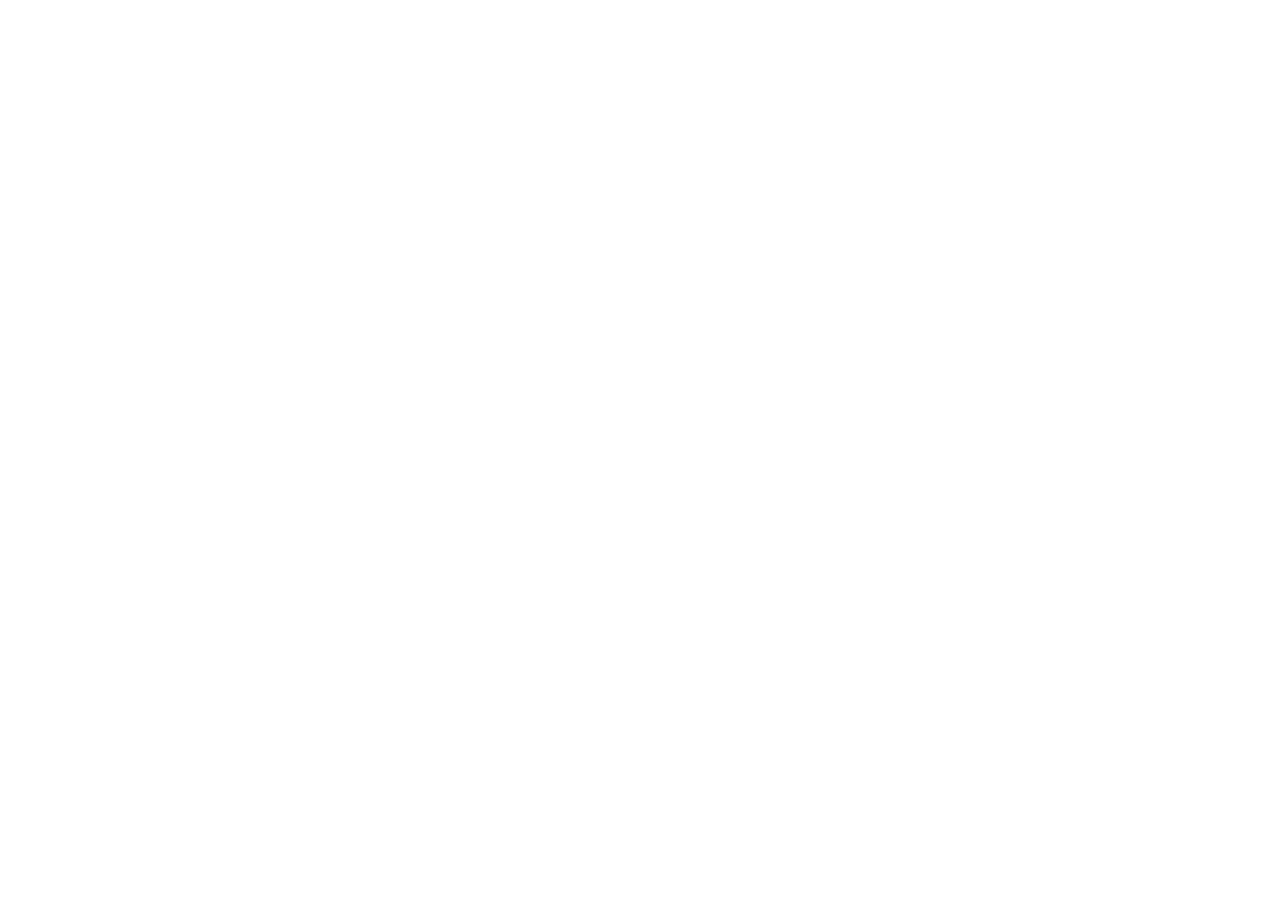
==== index.html @ 60923cfe "Add files via upload" ====
<!DOCTYPE html>
<html lang="en">
    <head>
        <meta charset="utf-8">
        <title>Café</title>
        <link rel="stylesheet" href="style.css">
    </head>

    <body>
        <header>

        </header>

        <nav>

        </nav>

        <main>
            
        </main>
    </body>
</html>
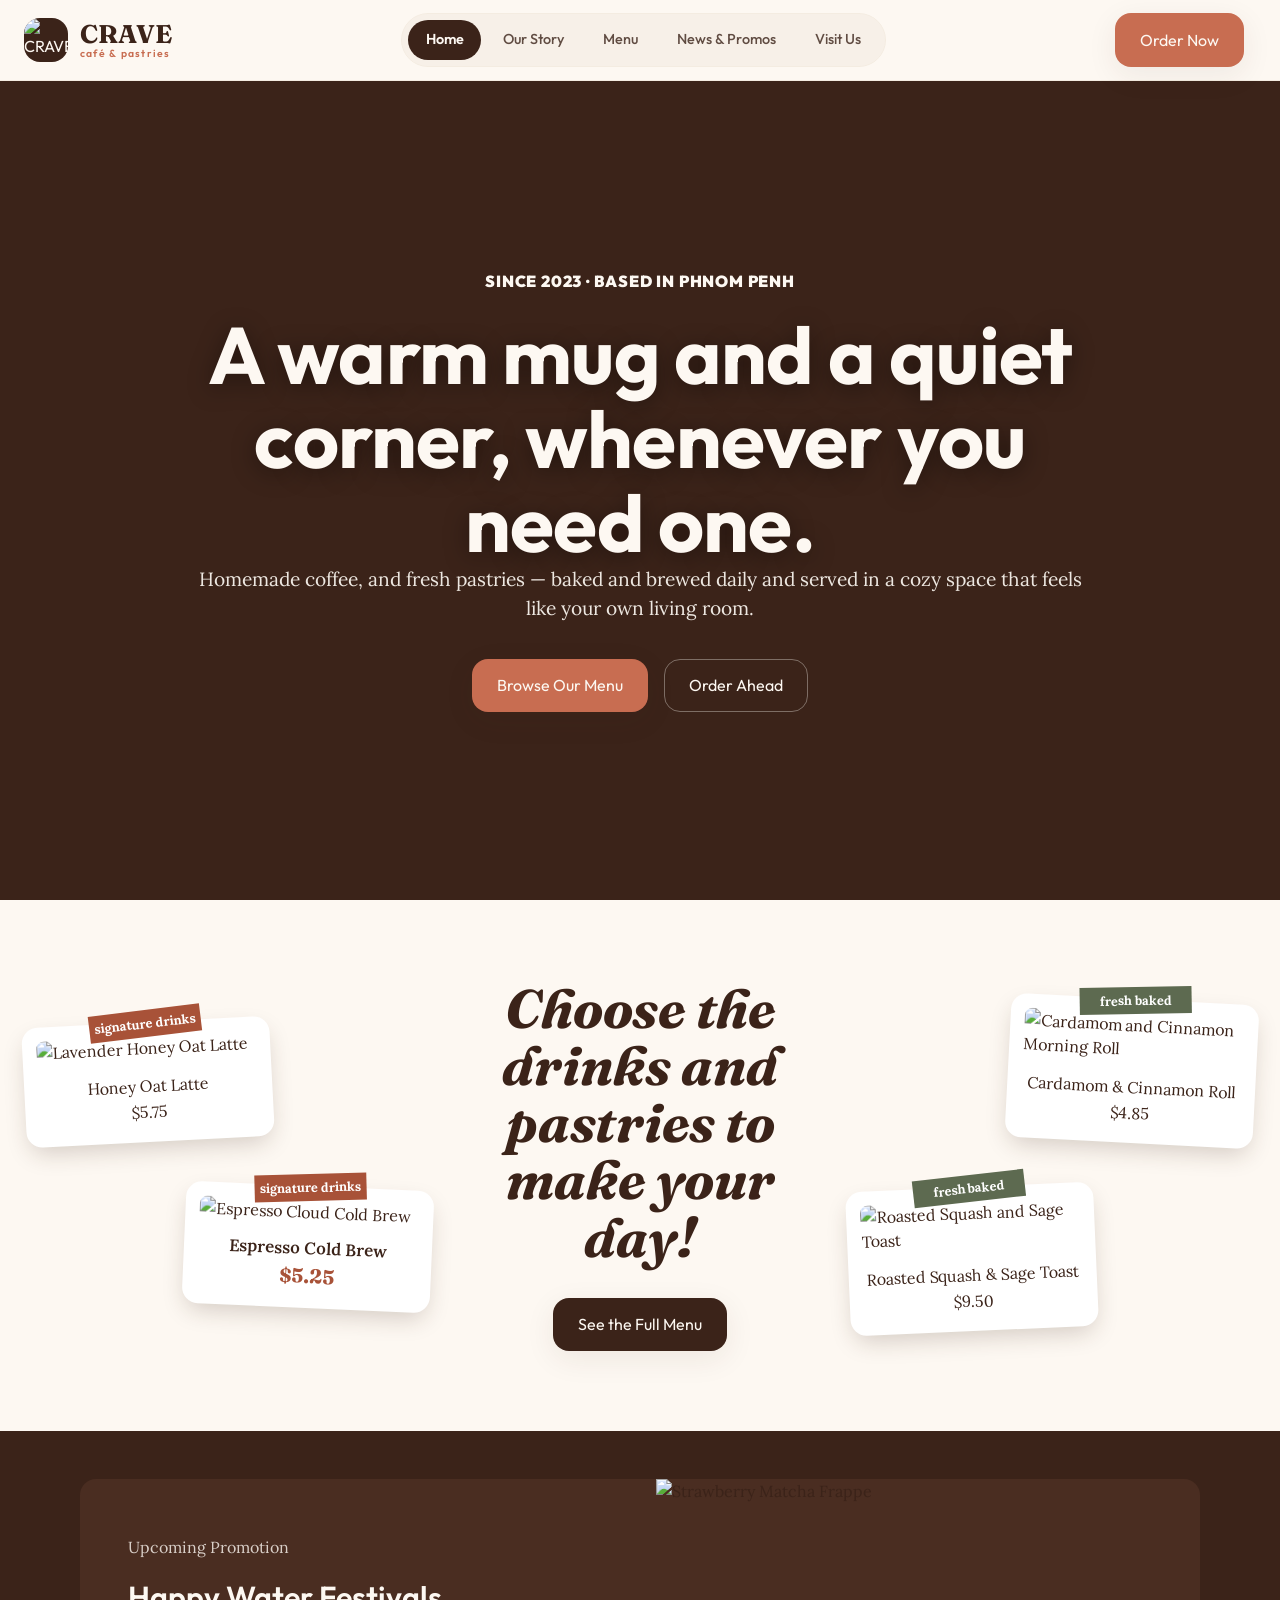
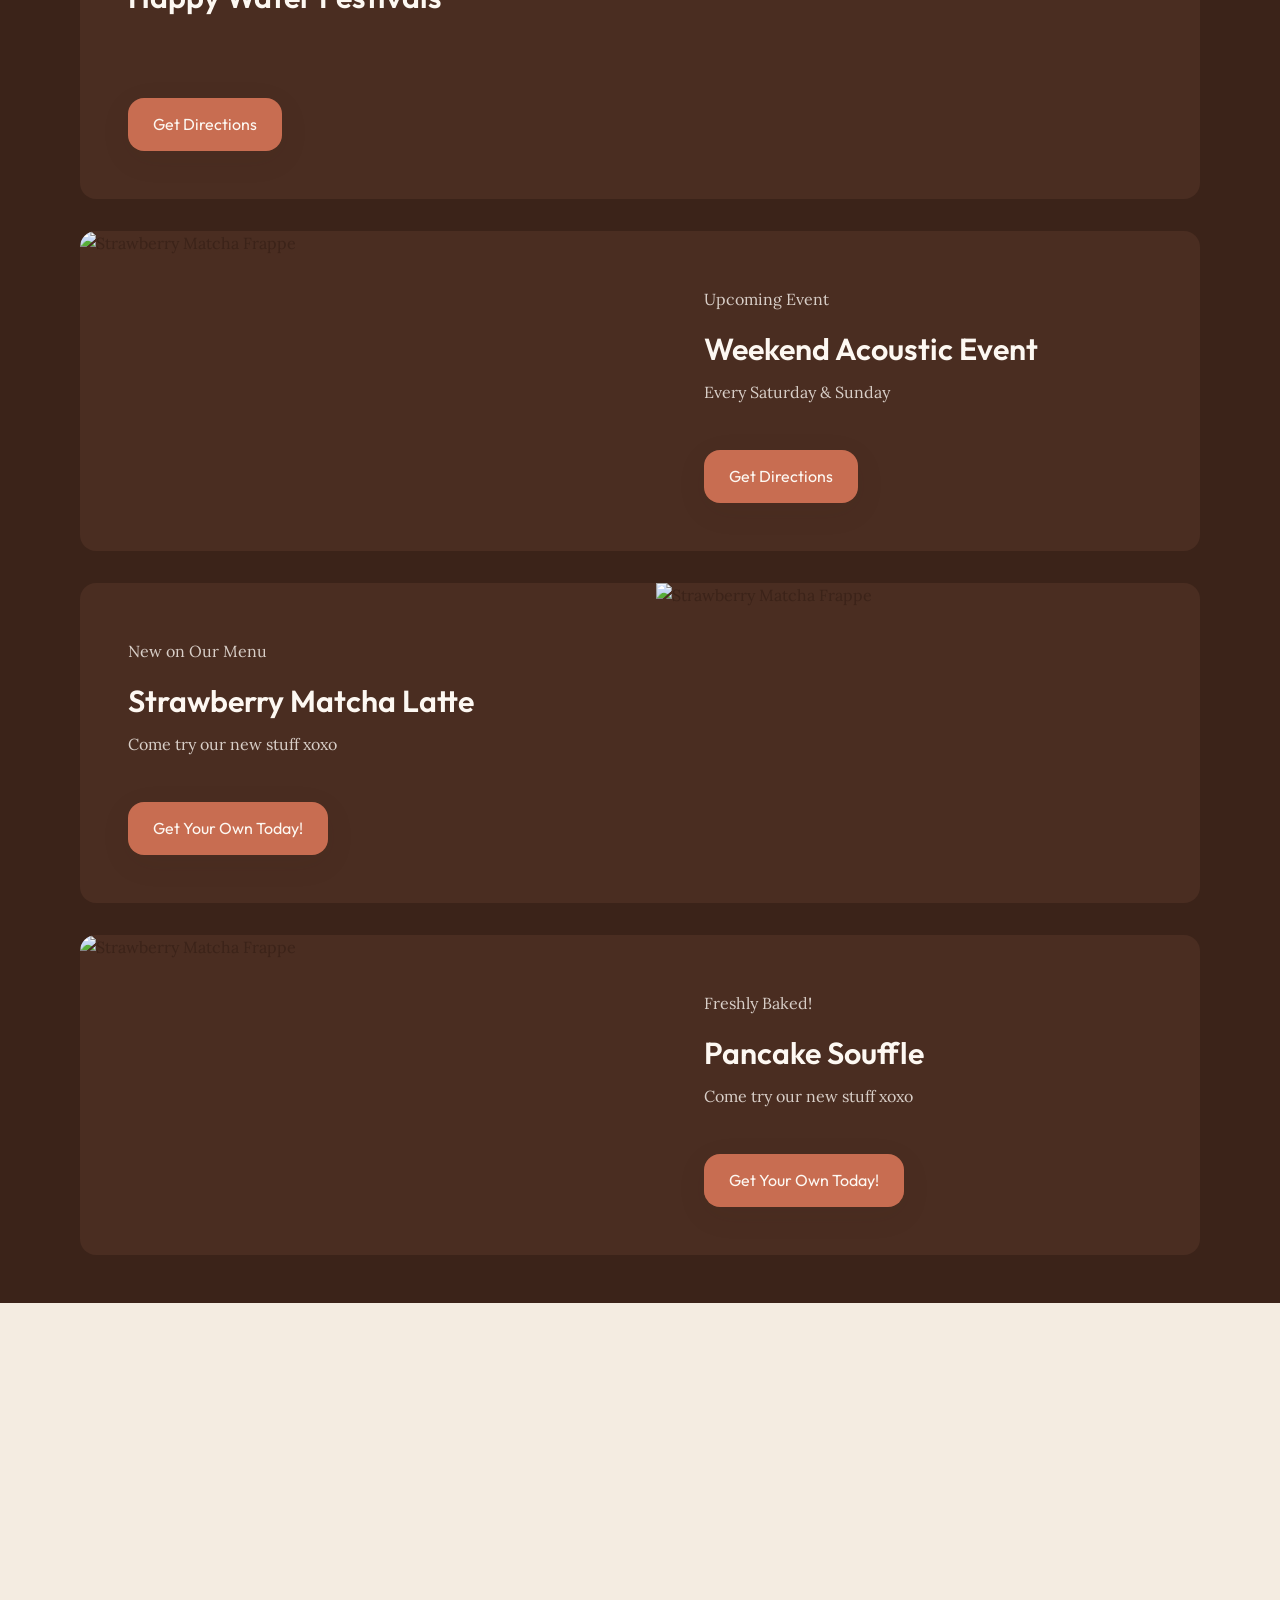
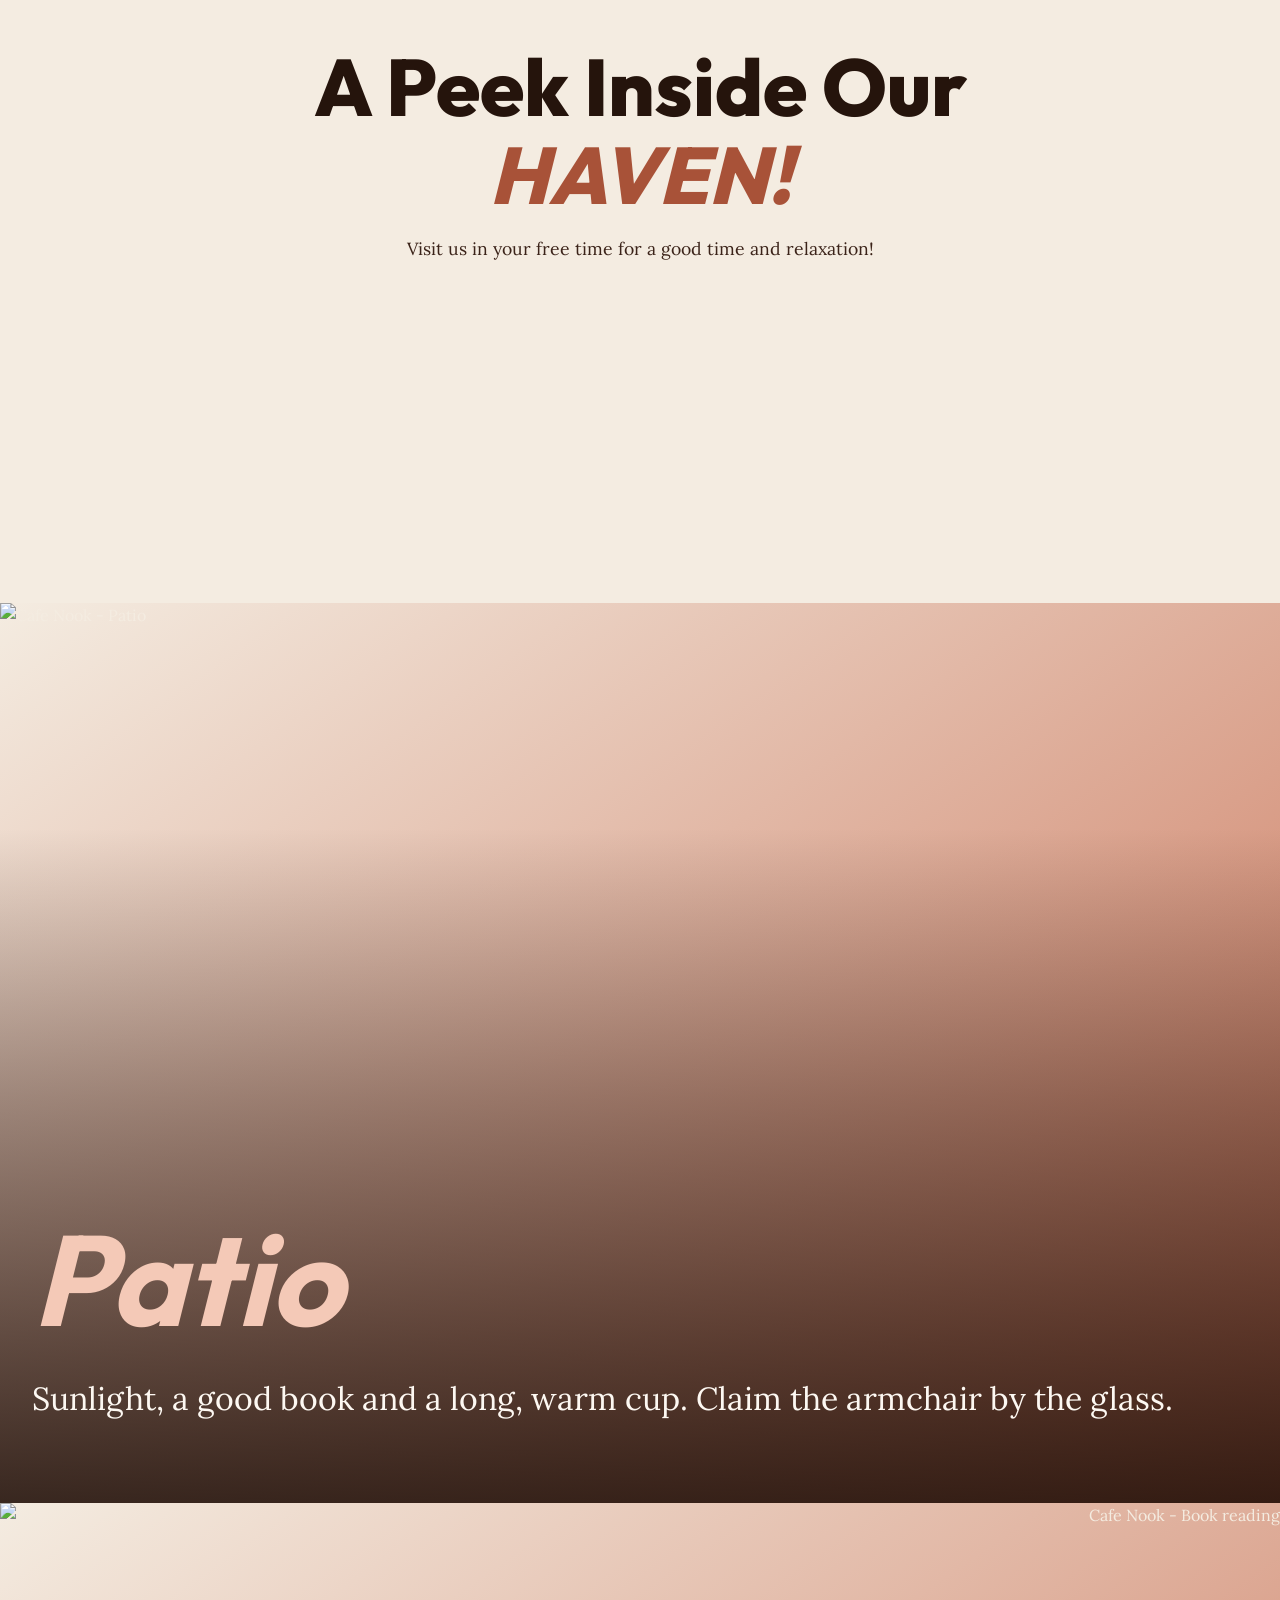
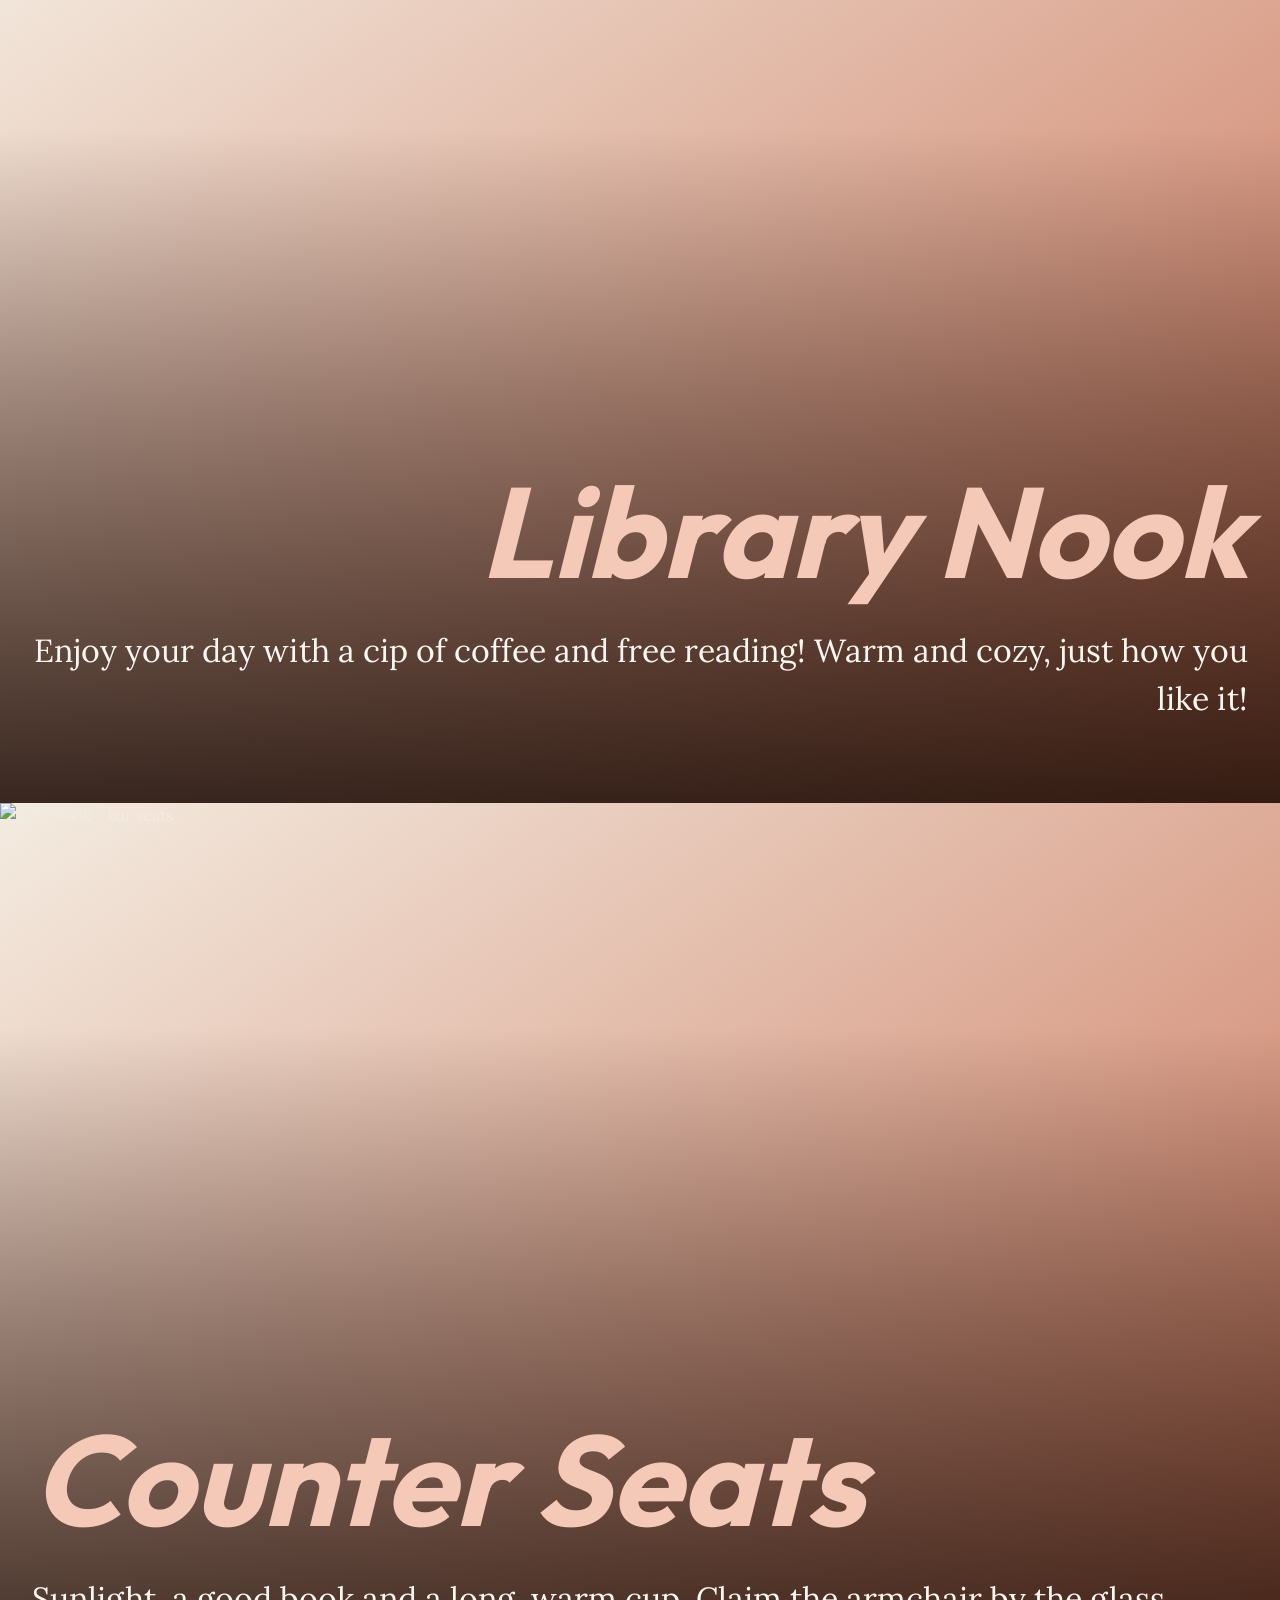
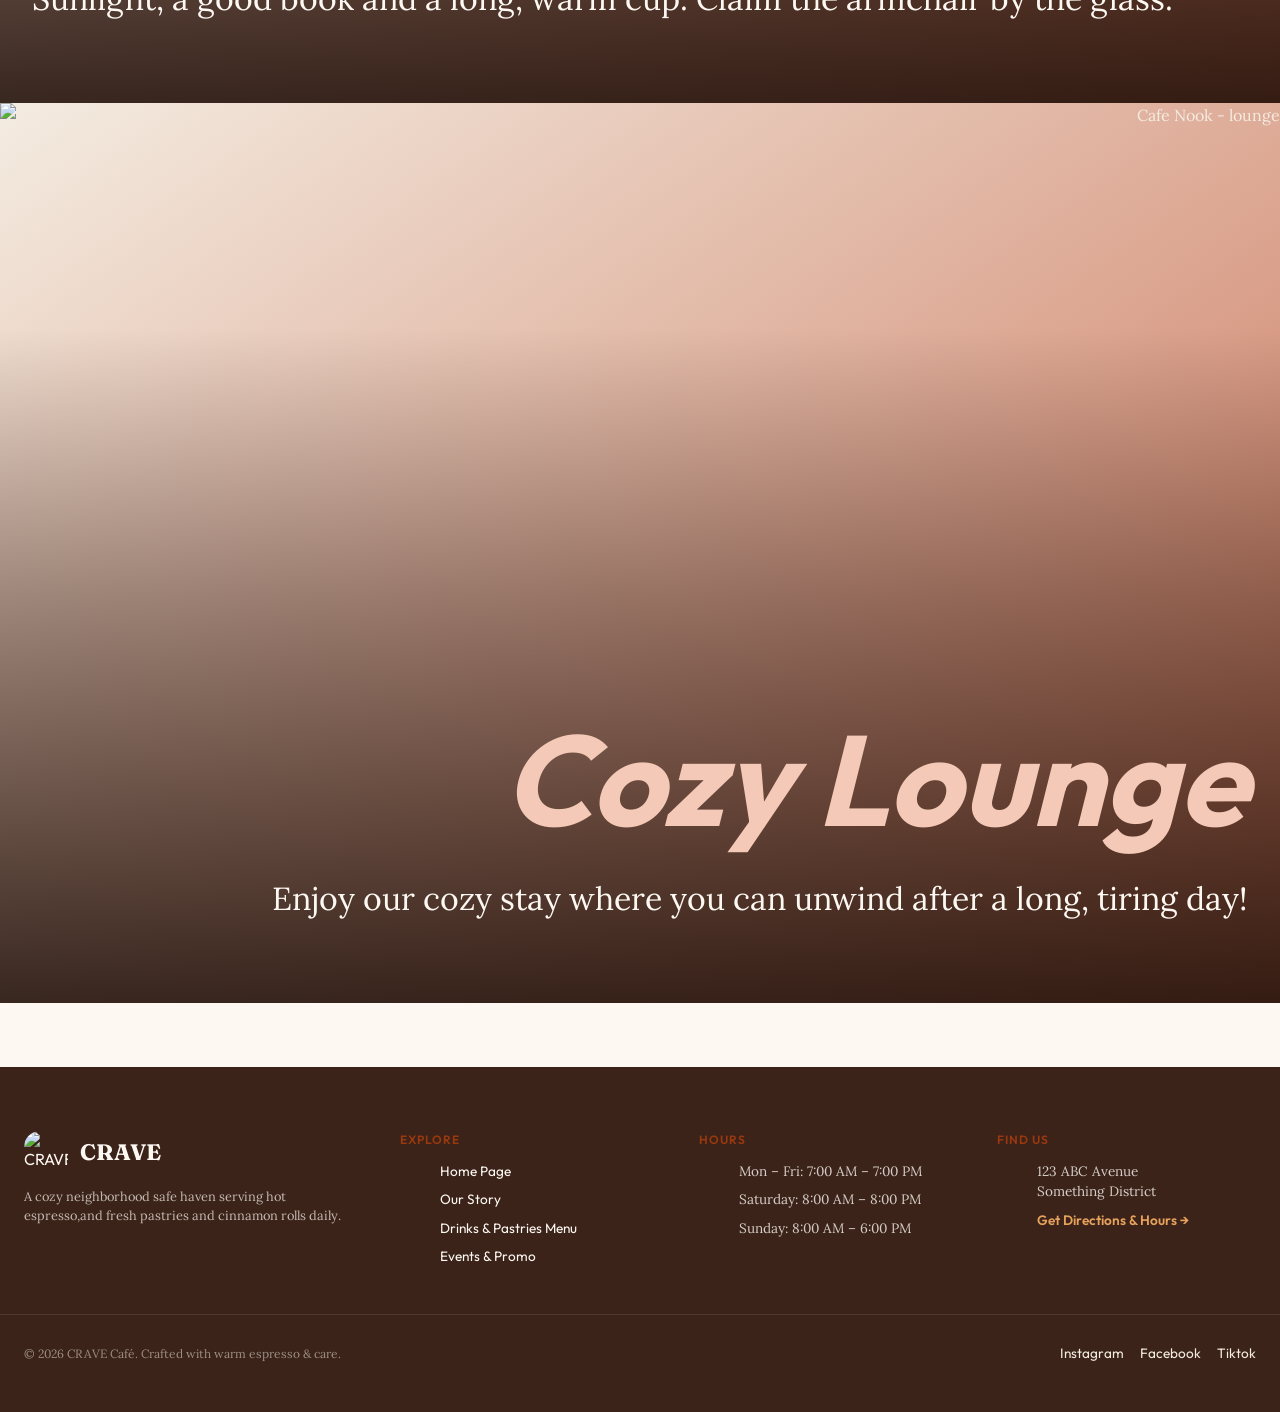
==== commit d5f20750: "Add files via upload" ====
--- a/index.html
+++ b/index.html
@@ -2,21 +2,277 @@
 <html lang="en">
     <head>
         <meta charset="utf-8">
-        <title>Café</title>
+        <meta name="viewport" content="width=device-width, initial-scale=1.0">
+        <title>CRAVE | Café and Pastries</title>
+        <link rel="preconnect" href="https://fonts.googleapis.com">
+        <link rel="preconnect" href="https://fonts.gstatic.com" crossorigin>
+        <link href="https://fonts.googleapis.com/css2?family=Fraunces:ital,wght@0,600;0,700;0,900;1,600&family=Lora:ital,wght@0,400;0,500;0,600;1,400&family=Outfit:wght@300;400;500;600;700&display=swap" rel="stylesheet">
         <link rel="stylesheet" href="style.css">
+        <link rel="icon" type="image/x-icon" href="assets/favicon.ico">
     </head>
 
     <body>
         <header>
-
+            <div class="site-header">
+              <div class="wrap header-inner">
+                <a href="index.html" class="logo">
+                  <span class="logo-mark">
+                      <img src="assets/cafe_logo.png" alt="CRAVE Logo">
+                  </span>
+                  <span class="logo-text">
+                      <span class="logo-name">CRAVE</span>
+                      <span class="logo-subtitle">Café &amp; Pastries</span>
+                  </span>
+                </a>
+
+                <nav class="nav-desktop" aria-label="Primary">
+                    <a href="index.html" class="active">Home</a>
+                    <a href="about.html">Our Story</a>
+                    <a href="menu.html">Menu</a>
+                    <a href="news.html">News &amp; Promos</a>
+                    <a href="contact.html">Visit Us</a>
+                </nav>
+
+                <div class="header-actions">
+                    <a href="order.html" class="btn btn-filled order-btn-desktop">Order Now</a>
+                    <label for="nav-toggle" class="hamburger" aria-label="Toggle menu">
+                    </label>
+                </div>
+              </div>
+            </div>   
+                
         </header>
 
-        <nav>
-
-        </nav>
-
         <main>
-            
+             <!--hero section-->
+            <section class="hero">
+                <div class="hero-content">
+                    <span class="above-hero">Since 2023 · Based in Phnom Penh</span>
+                    <h1 class="hero-title">A warm mug and a quiet corner, whenever you need one.</h1>
+                    <p class="hero-subtitle">Homemade coffee, and fresh pastries — baked and brewed daily and served in a cozy space that feels like your own living room.</p>
+                    <div class="hero-actions">
+                        <a href="menu.html" class="btn btn-filled">Browse Our Menu</a>
+                        <a href="order.html" class="btn btn-transparent">Order Ahead</a>
+                    </div>
+                </div>
+            </section>
+
+            <!--menu display section-->
+            <section class="menu-tiles">
+              <div class="wrap menu-board">
+          
+                <div class="wall-side wall-left">
+                  <figure class="wall-pol wall-pol-1">
+                    <span class="wall-tape tape-signature">signature drinks</span>
+                    <img src="https://images.unsplash.com/photo-1534778101976-62847782c213?auto=format&fit=crop&w=600&q=80" alt="Lavender Honey Oat Latte">
+                    <figcaption>
+                      <span class="wall-name">Honey Oat Latte</span>
+                      <span class="wall-price">$5.75</span>
+                    </figcaption>
+                  </figure>
+                  <figure class="wall-pol wall-pol-2">
+                    <span class="wall-tape tape-signature">signature drinks</span>
+                    <img src="https://images.unsplash.com/photo-1517701604599-bb29b565090c?auto=format&fit=crop&w=600&q=80" alt="Espresso Cloud Cold Brew">
+                    <figcaption>
+                      <span class="menu-tiles-name">Espresso Cold Brew</span>
+                      <span class="menu-tiles-price">$5.25</span>
+                    </figcaption>
+                  </figure>
+                </div>
+          
+                <div class="tile-center">
+                  <h2 class="wall-title">Choose the drinks and pastries to make your day!</h2>
+                  <a href="menu.html" class="btn btn-primary">See the Full Menu</a>
+                </div>
+          
+                <div class="wall-side wall-right">
+                  <figure class="wall-pol wall-pol-3">
+                    <span class="wall-tape tape-baked">fresh baked</span>
+                    <img src="https://images.unsplash.com/photo-1509440159596-0249088772ff?auto=format&fit=crop&w=600&q=80" alt="Cardamom and Cinnamon Morning Roll">
+                    <figcaption>
+                      <span class="wall-name">Cardamom &amp; Cinnamon Roll</span>
+                      <span class="wall-price">$4.85</span>
+                    </figcaption>
+                  </figure>
+                  <figure class="wall-pol wall-pol-4">
+                    <span class="wall-tape tape-baked">fresh baked</span>
+                    <img src="https://images.unsplash.com/photo-1525351484163-7529414344d8?auto=format&fit=crop&w=600&q=80" alt="Roasted Squash and Sage Toast">
+                    <figcaption>
+                      <span class="wall-name">Roasted Squash &amp; Sage Toast</span>
+                      <span class="wall-price">$9.50</span>
+                    </figcaption>
+                  </figure>
+                </div>
+          
+              </div>
+            </section>
+
+            <!--events section-->
+            <section>
+              <div class="events">
+                <div class="event-items">
+                  <div class="event-cards">
+                    <article class="event-text">
+                      <p>Upcoming Promotion</p>
+                      <h2>Happy Water Festivals</h2>
+                      <p></p>
+                      <div class="event-actions">
+                        <a href="contact.html" class="btn btn-filled">Get Directions</a>
+                      </div>
+                    </article>
+                    <div class="event-photo">
+                      <img src="assets/cafe-counter.jpg" alt="Strawberry Matcha Frappe">
+                      </div>
+                  </div>
+
+                  <div class="event-cards">
+                    <article class="event-text">
+                      <p>Upcoming Event</p>
+                      <h2>Weekend Acoustic Event</h2>
+                      <p>Every Saturday &amp; Sunday</p>
+                      <div class="event-actions">
+                        <a href="contact.html" class="btn btn-filled">Get Directions</a>
+                      </div>
+                    </article>
+                    <div class="event-photo">
+                      <img src="assets/cafe-music.jpg" alt="Strawberry Matcha Frappe">
+                    </div>
+                  </div>
+                    
+                  <div class="event-cards">
+                    <article class="event-text">
+                      <p>New on Our Menu</p>
+                      <h2>Strawberry Matcha Latte</h2>
+                      <p>Come try our new stuff xoxo</p>
+                      <div class="event-actions">
+                        <a href="contact.html" class="btn btn-filled">Get Your Own Today!</a>
+                      </div>
+                    </article>
+                    <div class="event-photo">
+                      <img src="assets/strawberry-matcha-latte.jpg" alt="Strawberry Matcha Frappe">
+                    </div>
+                  </div>
+
+                  <div class="event-cards">
+                    <article class="event-text">
+                      <p class="event-card-title">Freshly Baked!</p>
+                      <h2>Pancake Souffle</h2>
+                      <p>Come try our new stuff xoxo</p>
+                      <div class="event-actions">
+                        <a href="contact.html" class="btn btn-filled">Get Your Own Today!</a>
+                      </div>
+                    </article>
+                    <div class="event-photo">
+                      <img src="assets/souffle.jpg" alt="Strawberry Matcha Frappe">
+                    </div>
+                  </div>
+
+                </div>
+              </div>
+            </section>
+
+            <!-- cafe interior peek section -->
+            <section>
+              <div class="intro-to-nooks">
+                <h1>A peek inside our <em>haven!</em></h1>
+                <p>Visit us in your free time for a good time and relaxation!</p>
+              </div>
+
+              <div class="interior intPic">
+                <div class="image-interior">
+                  <img src="assets/patio-cafe.jpg" alt="Cafe Nook - Patio">
+                </div>
+                <div class="interior-text reveal">
+                  <h2>Patio</h2>
+                  <p>Sunlight, a good book and a long, warm cup. Claim the armchair by the glass.</p>
+                </div>
+              </div>
+
+              <div class="interior intPic right-side">
+                <div class="image-interior">
+                  <img src="assets/book-reading.jpg" alt="Cafe Nook - Book reading">
+                </div>
+                <div class="interior-text reveal">
+                  <h2>Library Nook</h2>
+                  <p>Enjoy your day with a cip of coffee and free reading! Warm and cozy, just how you like it!</p>
+                </div>
+              </div>
+              
+              <div class="interior intPic">
+                <div class="image-interior">
+                  <img src="assets/bar-seating.jpg" alt="Cafe Nook - bar seats">
+                </div>
+                <div class="interior-text reveal">
+                  <h2>Counter Seats</h2>
+                  <p>Sunlight, a good book and a long, warm cup. Claim the armchair by the glass.</p>
+                </div>
+              </div>
+              
+              <div class="interior intPic right-side">
+                <div class="image-interior">
+                  <img src="assets/lounge.jpg" alt="Cafe Nook - lounge">
+                </div>
+                <div class="interior-text reveal">
+                  <h2>Cozy Lounge</h2>
+                  <p>Enjoy our cozy stay where you can unwind after a long, tiring day!</p>
+                </div>
+              </div>
+
+            </section>
         </main>
+        
+        
+        <!--footer sections-->
+        <footer class="site-footer"> 
+            <div class="wrap footer-grid">
+              <div class="footer-brand">
+                <div class="logo">
+                    <a href="index.html" class="logo">
+                        <span class="logo-mark">
+                            <img src="assets/cafe_logo.png" alt="CRAVE Logo">
+                        </span>
+                        <span class="logo-text-footer">
+                            <span class="logo-name-footer">CRAVE</span>
+                        </span>
+                    </a>
+                </div>
+                <p>A cozy neighborhood safe haven serving hot espresso,and fresh pastries and cinnamon rolls daily.</p>
+              </div>
+              <div>
+                <h4>Explore</h4>
+                <ul>
+                  <li><a href="index.html">Home Page</a></li>
+                  <li><a href="about.html">Our Story</a></li>
+                  <li><a href="menu.html">Drinks &amp; Pastries Menu</a></li>
+                  <li><a href="news.html">Events &amp; Promo</a></li>
+                </ul>
+              </div>
+              <div>
+                <h4>Hours</h4>
+                <ul>
+                  <li>Mon – Fri: 7:00 AM – 7:00 PM</li>
+                  <li>Saturday: 8:00 AM – 8:00 PM</li>
+                  <li>Sunday: 8:00 AM – 6:00 PM</li>
+                </ul>
+              </div>
+              <div>
+                <h4>Find Us</h4>
+                <ul>
+                  <li> 123 ABC Avenue<br>Something District</li>
+                  <li><a href="contact.html" class="footer-link-accent">Get Directions &amp; Hours →</a></li>
+                </ul>
+              </div>
+            </div>
+            <div class="wrap footer-bottom">
+              <p>© 2026 CRAVE Café. Crafted with warm espresso &amp; care.</p>
+              <div class="social-media">
+                <a href="">Instagram</a>
+                <a href="">Facebook</a>
+                <a href="">Tiktok</a>
+              </div>
+            </div>
+          </footer>
+
+    <script src="script.js"></script>  
     </body>
 </html>
--- a/style.css
+++ b/style.css
@@ -0,0 +1,593 @@
+@import url("typography.css");
+
+* {
+    box-sizing: border-box;
+    margin: 0;
+}
+
+body {
+    margin: 0;
+    background-color: #FDF8F2;
+    background-size: 24px 24px;
+}
+
+ul li {
+    margin: 0;
+    padding: 0;
+    list-style-type: none;
+    text-decoration: none;
+}
+
+.wrap {
+    max-width: 1280px;
+    margin: 0 auto;
+    padding: 0 1.5rem;
+}
+
+/* header section */
+.site-header {
+    position: sticky;
+    top: 0;
+    z-index: 100;
+    background: rgba(253,248,242,.92);
+    backdrop-filter: blur(10px);
+    border-bottom: 1px solid #F4ECE1;
+}
+
+.header-inner {
+    height: 5rem;
+    display: flex;
+    align-items: center;
+    justify-content: space-between;
+    gap: 1rem;
+  }
+  
+/*logo*/
+  .logo {
+    display: flex;
+    align-items: center;
+    gap: .75rem;
+}
+  
+.logo-mark {
+    width: 2.75rem;
+    height: 2.75rem;
+    flex: none;
+    border-radius: 1rem;
+    background: #3B2319;
+    display: flex;
+    align-items: center;
+    justify-content: center;
+    overflow: hidden;
+}
+  
+.logo-mark img {
+    width: 100%;
+    height: 100%;
+    object-fit: cover; 
+    display: block;
+}
+
+.logo-name {
+    display: block;
+}
+  
+.logo-subtitle {
+    display: block;
+}
+
+/*nav*/
+.nav-desktop {
+    display: flex;
+    gap: .25rem;
+    background: rgba(244,236,225,.6);
+    padding: .4rem;
+    border-radius: 999px;
+    border: 1px solid #F4ECE1;
+    list-style-type: none;
+}
+  
+.nav-desktop a {
+    padding: .55rem 1.1rem;
+    border-radius: 999px;
+    text-decoration: none;
+}
+  
+  .nav-desktop a:hover {
+    background: #FDF8F2;
+    text-decoration: none;
+}
+  
+  .nav-desktop a.active {
+    background: #3B2319;
+    text-decoration: none;
+}
+
+.header-actions {
+    display: flex;
+    align-items: center;
+    gap: .75rem;
+  }
+  
+
+/* buttons */
+.btn {
+    display: inline-flex;
+    align-items: center;
+    justify-content: center;
+    gap: .5rem;
+    padding: .85rem 1.5rem;
+    border-radius: 1rem;
+    border: 1px solid transparent;
+    cursor: pointer;
+    transition: transform .15s ease, background .15s ease;
+}
+  
+.btn:active {
+    transform: scale(.97);
+}
+  
+.btn-primary {
+    background: #3B2319;
+    box-shadow: 0 8px 30px rgba(59,35,25,.08);
+}
+  
+.btn-primary:hover {
+    background: #5A3A2C;
+  }
+  
+.btn-filled {
+    background: #C86D51;
+    box-shadow: 0 8px 30px rgba(59,35,25,.08);
+  }
+  
+.btn-accent:hover {
+    background: #A85238;
+  }
+  
+.btn-transparent {
+    background: transparent;
+    border-color: rgba(253,248,242,.35);
+  }
+  
+.btn-transparent:hover {
+    border-color: #FDF8F2;
+  }
+  
+.btn-outline {
+    background: #fff;
+    border-color: #F4ECE1;
+  }
+  
+.btn-outline:hover {
+    border-color: #C86D51;
+  }
+  
+.btn-block {
+    width: 100%;
+  }
+
+/*hero section*/
+.hero {
+    min-height: calc(100vh - 5rem - 1px);
+    min-height: calc(100svh - 5rem - 1px);
+    padding: 4rem 1.5rem;
+    display: flex;
+    align-items: center;
+    justify-content: center;
+    background-image: linear-gradient(rgba(59,35,25,.55), rgba(59,35,25,.72)), url('https://images.unsplash.com/photo-1501339847302-ac426a4a7cbb?auto=format&fit=crop&w=2000&q=75');
+    background-size: cover;
+    background-position: center;
+    background-repeat: no-repeat;
+    background-color: #3B2319;
+}
+
+.hero-content {
+    width: 100%;
+    max-width: 56rem;
+    display: flex;
+    flex-direction: column;
+    align-items: center;
+    justify-content: center;
+  }
+  
+  .hero-title {
+    margin-top: 1.25rem;
+  }
+  
+  .hero-lede {
+    max-width: 40ch;
+    margin-top: 1.5rem;
+  }
+  
+  .hero-actions {
+    display: flex;
+    flex-wrap: wrap;
+    justify-content: center;
+    gap: 1rem;
+    margin-top: 2.25rem;
+  }
+  
+/*menu tiles*/
+.menu-tiles {
+    padding: 5rem 0;
+    height: auto;
+}
+  
+.polaroid {
+    background: #fff;
+    padding: .75rem;
+    border-radius: 1rem;
+    box-shadow: 0 10px 25px -5px rgba(59,35,25,.18);
+}
+  
+.polaroid img {
+    height: 14rem;
+    width: 100%;
+    object-fit: cover;
+    border-radius: .5rem;
+}
+  
+.polaroid figcaption {
+    margin-top: .6rem;
+  }
+  
+.polaroid.tilt-1 {
+    transform: rotate(-2deg);
+  }
+  
+.polaroid.tilt-2 {
+    transform: rotate(2deg);
+  }
+  
+.polaroid.tilt-3 {
+    transform: rotate(-1deg);
+  }
+  
+.polaroid.tilt-4 {
+    transform: rotate(1deg);
+  }
+  
+.polaroid:hover {
+    transform: rotate(0deg);
+    transition: transform .25s ease;
+  }
+
+
+.menu-tiles {
+    padding: 5rem 0;
+}
+  
+/* ==========================================
+     1. DESKTOP-FIRST LAYOUT (Default)
+     ================================---------- */
+     .menu-board,
+     .wall-board {
+       display: grid;
+       grid-template-columns: 1fr minmax(0, 22rem) 1fr;
+       gap: 2rem;
+       align-items: center;
+     }
+     
+     .wall-center,
+     .tile-center {
+       order: 0;
+       display: flex;
+       flex-direction: column;
+       align-items: center;
+       gap: 2rem;
+       text-align: center;
+     }
+     
+     .wall-side {
+       display: flex;
+       flex-direction: column;
+       gap: 2.75rem;
+     }
+     
+     .wall-pol {
+       position: relative;
+       margin: 0;
+       padding: .9rem .9rem 1.1rem;
+       background-color: #FFFFFF;
+       border-radius: 1rem;
+       box-shadow: 0 10px 25px -5px rgba(59,35,25,.22);
+       width: 15.5rem;
+     }
+     
+     .wall-pol img {
+       width: 100%;
+       height: 11rem;
+       object-fit: cover;
+       border-radius: .5rem;
+     }
+     
+     .wall-pol figcaption {
+       display: flex;
+       flex-direction: column;
+       align-items: center;
+       gap: .15rem;
+       margin-top: .85rem;
+     }
+     
+     /* The little "tape" labels */
+     .wall-tape {
+       position: absolute;
+       top: -.75rem;
+       left: 50%;
+       width: 7rem;
+       margin-left: -3.5rem;
+       padding: .25rem 0;
+       transform: rotate(-4deg);
+     }
+     
+     .tape-signature {
+       background-color: #A85238;
+     }
+     
+     .tape-baked {
+       background-color: #5D6A50;
+     }
+     
+     /* Polaroid tilts */
+     .wall-pol-1 { transform: rotate(-3deg); }
+     .wall-pol-2 { transform: rotate(2.5deg); }
+     .wall-pol-3 { transform: rotate(3deg); }
+     .wall-pol-4 { transform: rotate(-2.5deg); }
+     
+     .wall-left .wall-pol-1 { align-self: flex-start; }
+     .wall-left .wall-pol-2 { align-self: flex-end; }
+     .wall-right .wall-pol-3 { align-self: flex-end; }
+     .wall-right .wall-pol-4 { align-self: flex-start; }
+     
+     .wall-pol:hover {
+       transform: rotate(0deg);
+       transition: transform .25s ease;
+     }
+     
+     /* TABLETS (600px to 999px) - 2-Column Grid */
+  @media (max-width: 999px) {
+    .menu-board,
+    .wall-board {
+      display: flex;
+      flex-direction: column;
+      align-items: center;
+      gap: 2rem;
+    }
+    
+    /* Center headline goes to the top */
+    .wall-center,
+    .tile-center {
+      order: -1;
+    }
+    
+    /* Tablet grid: 2 polaroids side by side */
+    .wall-side {
+      display: grid;
+      grid-template-columns: repeat(2, 1fr);
+      gap: 1.5rem;
+      width: 100%;
+      max-width: 36rem;
+    }
+    
+    .wall-pol {
+      width: 100%;
+      max-width: none;
+      align-self: auto !important;
+    }
+  }
+  
+  /* PHONES (< 600px) - 1 Polaroid per row */
+  @media (max-width: 599px) {
+    .wall-side {
+      display: flex;
+      flex-direction: column;
+      align-items: center;
+      gap: 1.5rem;
+      max-width: 18rem;
+    }
+    
+    .wall-pol {
+      width: 100%;
+    }
+  }
+
+/*upcoming events*/
+.events {
+    min-height: 100vh;
+    background-color: #3B2319;
+    padding: 3rem 5rem;
+    box-sizing: border-box;
+  }
+  
+  .event-items {
+    display: flex;
+    flex-direction: column;
+    gap: 2rem; /* Space between each separate event box */
+    width: 100%;
+  }
+  
+.event-cards {
+    display: grid;
+    grid-template-columns: minmax(0, 1fr) minmax(0, 1fr);
+    grid-template-rows: minmax(0, 1fr);
+    align-items: stretch;
+    gap: 2rem;
+    min-height: 20rem;
+    background-color: #4A2D21; 
+    border-radius: 1rem;
+    overflow: hidden;
+}
+
+.event-cards:nth-child(even) .event-photo {
+    order: -1;
+}
+  
+.event-text {
+    display: flex;
+    flex-direction: column;
+    justify-content: center;
+    padding: 3rem;
+    max-width: 36rem;
+    min-width: 0;
+}
+  
+.event-photo {
+    position: relative;
+    width: 100%;
+    height: 100%;
+    min-height: 0;
+    overflow: hidden;
+}
+  
+.event-photo img {
+    position: absolute;
+    width: 100%;
+    height: 100%;
+    object-fit: cover;
+    display: block;
+}
+
+.event-text h2 {
+    margin-top: 1rem;
+}
+  
+.event-text p {
+    margin-top: 0.5rem;
+}
+  
+.event-actions {
+    display: flex;
+    flex-wrap: wrap;
+    gap: 1rem;
+    margin-top: auto;
+}
+
+
+.highlights {
+    display: inline-block;
+    background: #C86D51;
+    padding: 10px;
+    border-radius: 999px;
+}
+
+/* cafe interior section */
+
+.intro-to-nooks {
+    position: relative;
+    min-height: 100vh;
+    background-color: #F4ECE1;
+    color: #F4ECE1;
+    display: flex;
+    flex-direction: column;
+    justify-content: center;
+    align-items: center;
+    text-align: center;
+    padding: 2rem;
+}
+
+.interior {
+    position: relative;
+    min-height: 100vh;
+    display: flex;
+    align-items: flex-end;
+    overflow: hidden;
+    background: linear-gradient(145deg, #F4ECE1, #C86D51);
+    color: #F4ECE1;
+}
+
+.interior::after {
+    content:"";
+    position:absolute;
+    inset:0;
+    background:linear-gradient(to top,rgba(20,10,5,.82) 0%,rgba(20,10,5,.35) 45%,rgba(20,10,5,0) 75%)}
+
+.image-interior {
+    position: absolute;
+    inset: 0;
+    z-index: 0;
+}
+
+.image-interior img {
+    width: 100%;
+    height: 100%;
+    object-fit: cover;
+    display: block;
+}
+
+.interior-text {
+    position: relative;
+    z-index: 2;
+    width: 100%;
+    margin: 0 auto;
+    padding: 0 2rem 5rem;
+}
+
+/* footer section */
+.site-footer {
+    background: #3B2319;
+    color: #FDF8F2;
+    padding:4rem 0 3rem;
+    margin-top:4rem;
+}
+.footer-grid{
+    display:grid;
+    gap:2.5rem;
+    grid-template-columns:1fr;}
+    @media (min-width:900px){ 
+        .footer-grid{
+            grid-template-columns:1.3fr 1fr 1fr 1fr;
+        } }
+
+.footer-grid h4 {
+    font-family: 'Outfit', sans-serif;
+    font-size:.75rem;
+    text-transform:uppercase;
+    letter-spacing:.08em;
+    color: #9b380e;
+    margin-bottom:.75rem;
+
+}
+
+.footer-grid ul li {
+    margin-bottom:.5rem;
+    font-size:.85rem;
+    color:rgba(253,248,242,.8);
+}
+
+.footer-grid a:hover {
+    color: #9b380e;
+}
+
+.footer-brand p {
+    font-size:.8rem;
+    color:rgba(253,248,242,.7);
+    margin-top:.75rem;
+}
+
+.footer-bottom { 
+    border-top:1px solid rgba(253,248,242,.1);
+    margin-top:2.5rem;
+    padding-top:1.75rem;
+    display:flex;
+    flex-direction:column;
+    gap:1rem;
+    align-items:center;
+    text-align:center;
+    font-size:.75rem;
+    color:rgba(253,248,242,.5);}
+    @media (min-width:640px) { 
+        .footer-bottom{
+            flex-direction:row;
+            justify-content:space-between;} 
+}
+
+.social-media {
+    display: flex;
+    gap: 1rem;
+}
+
+.social-media a {
+    color: #F4ECE1;
+    font-size: 0.85rem;
+}
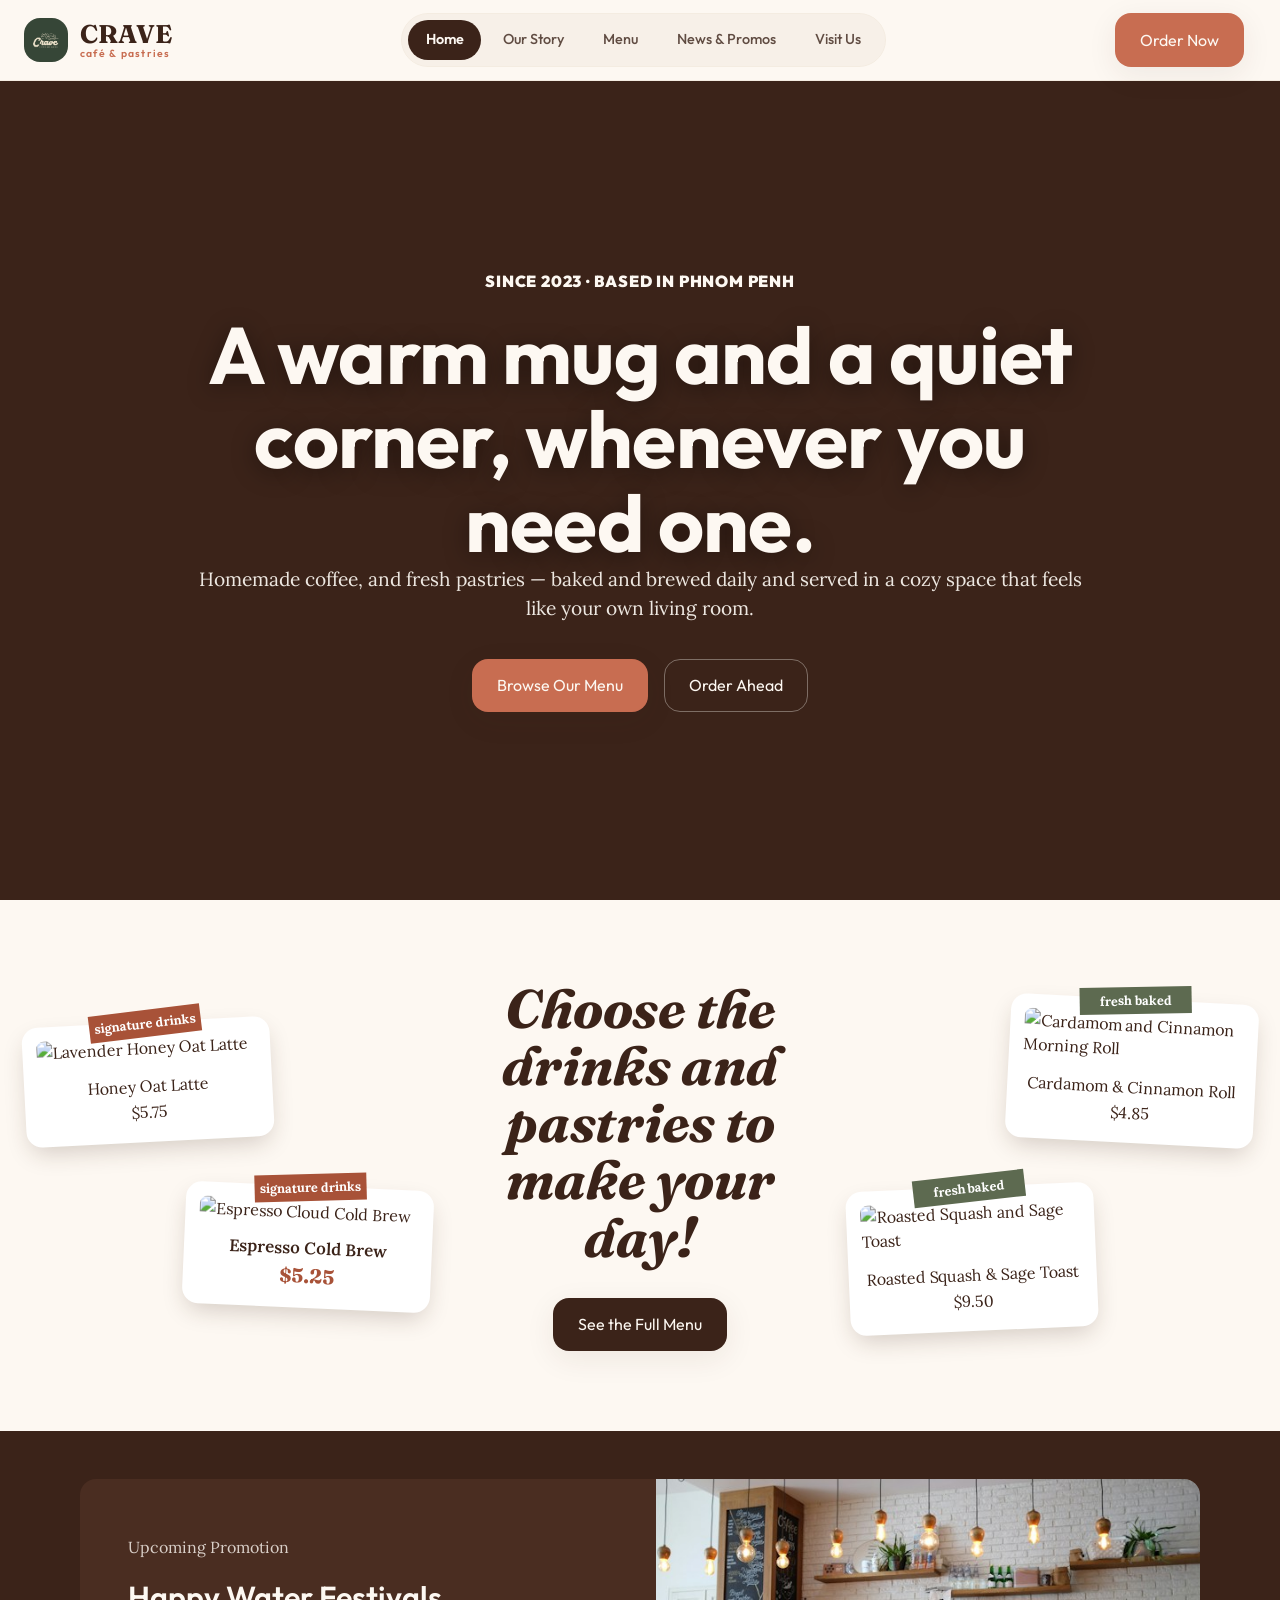
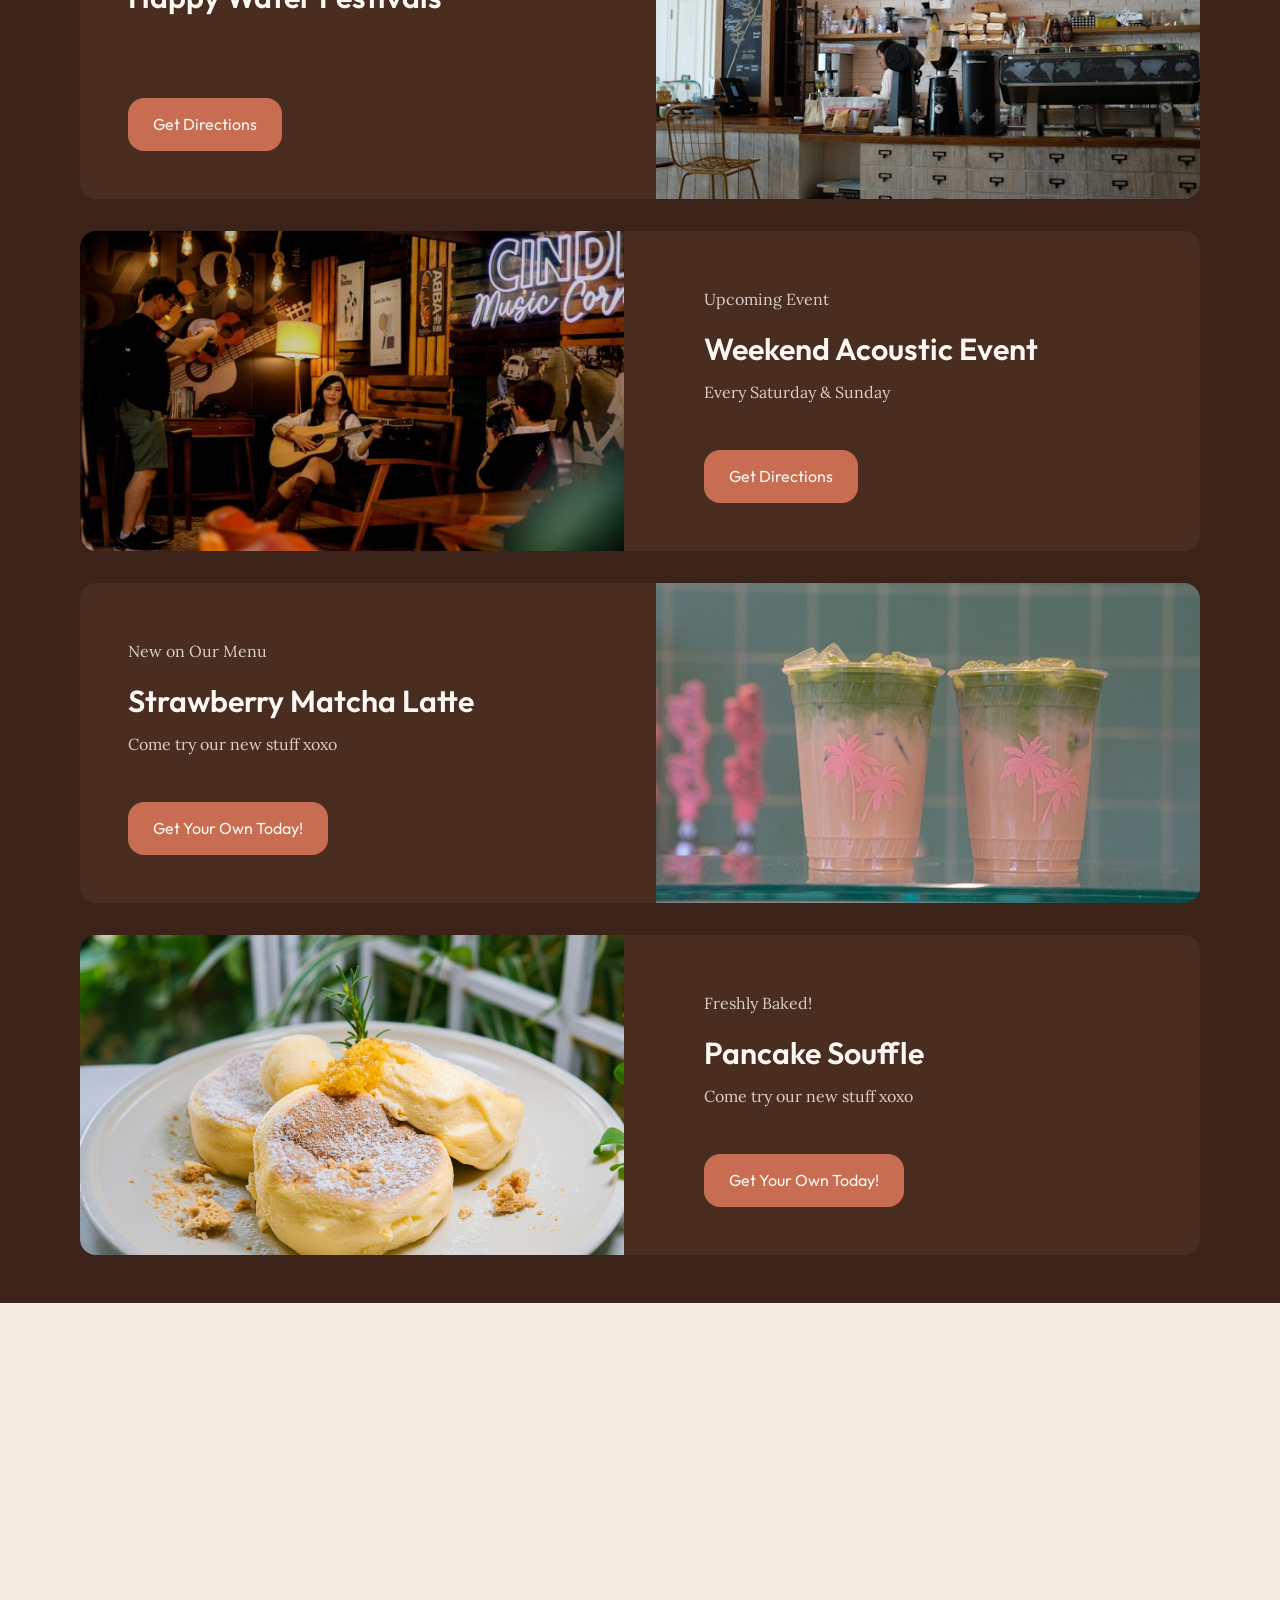
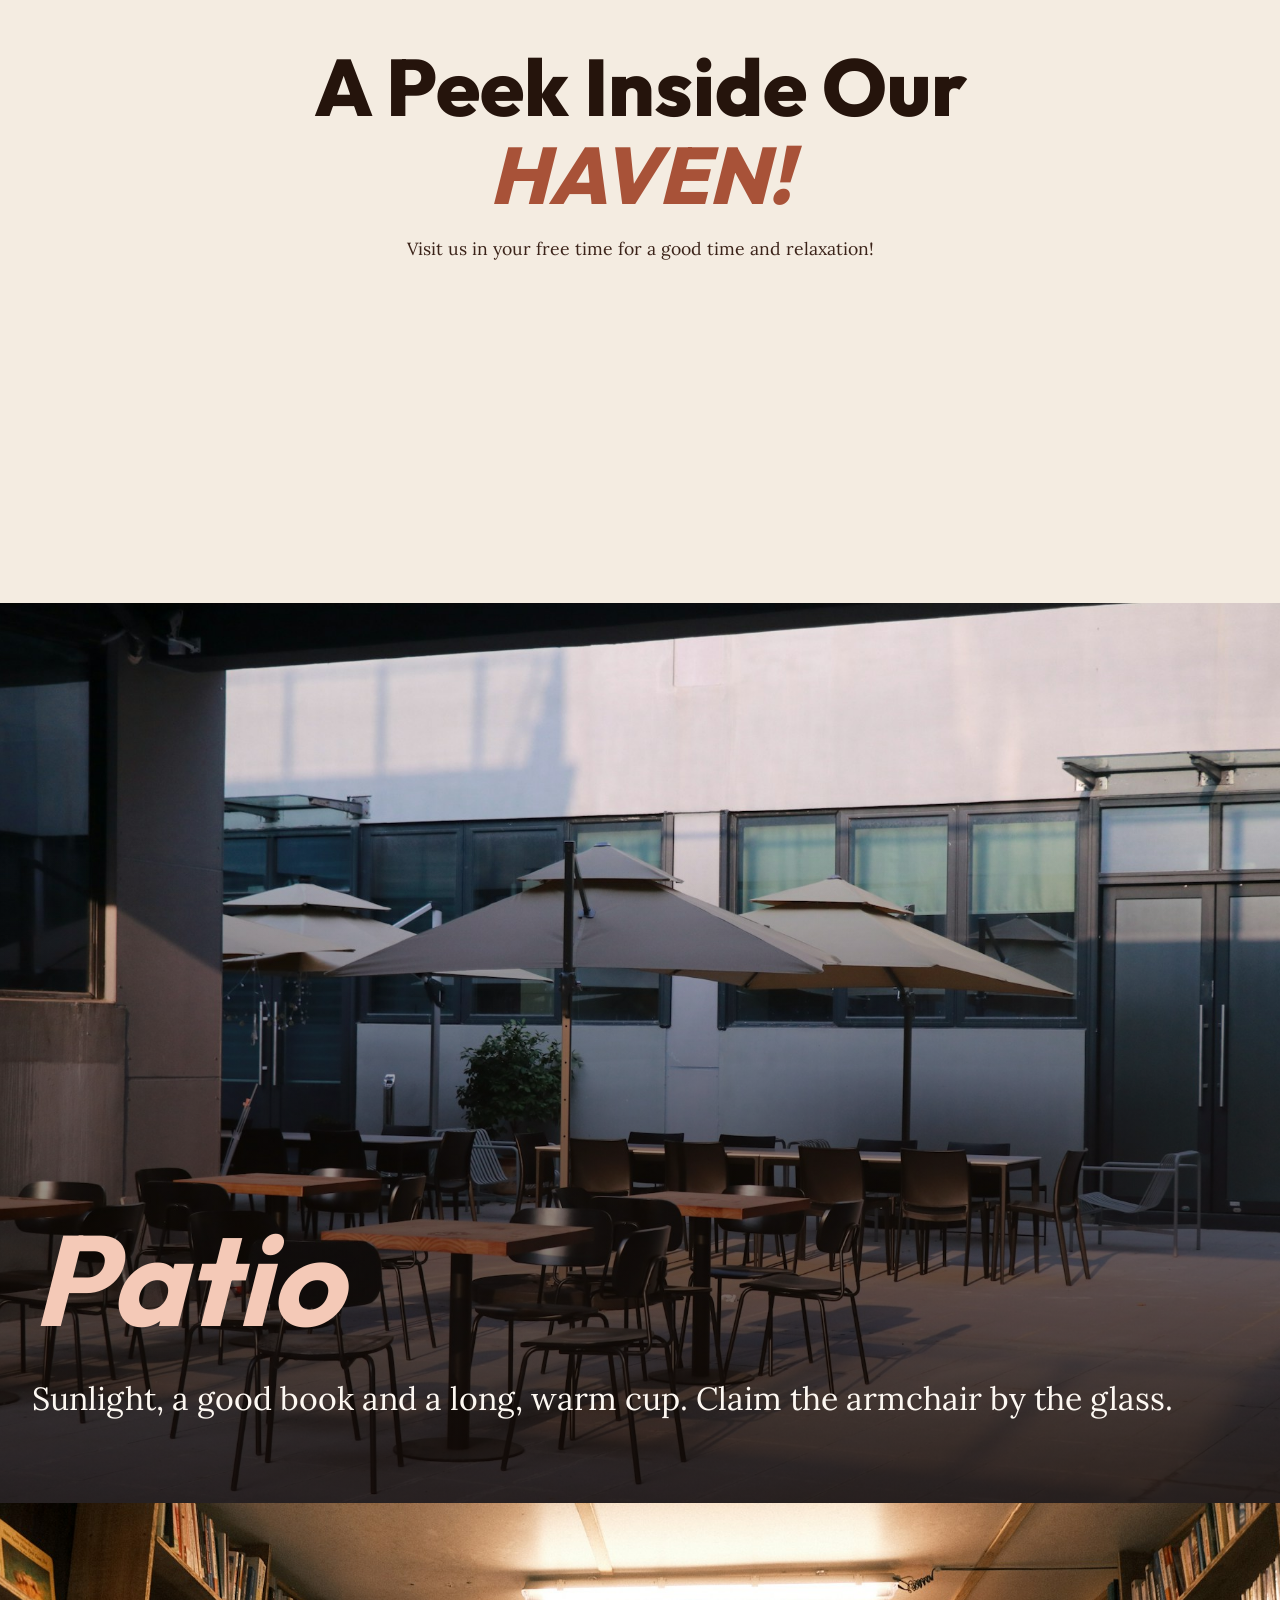
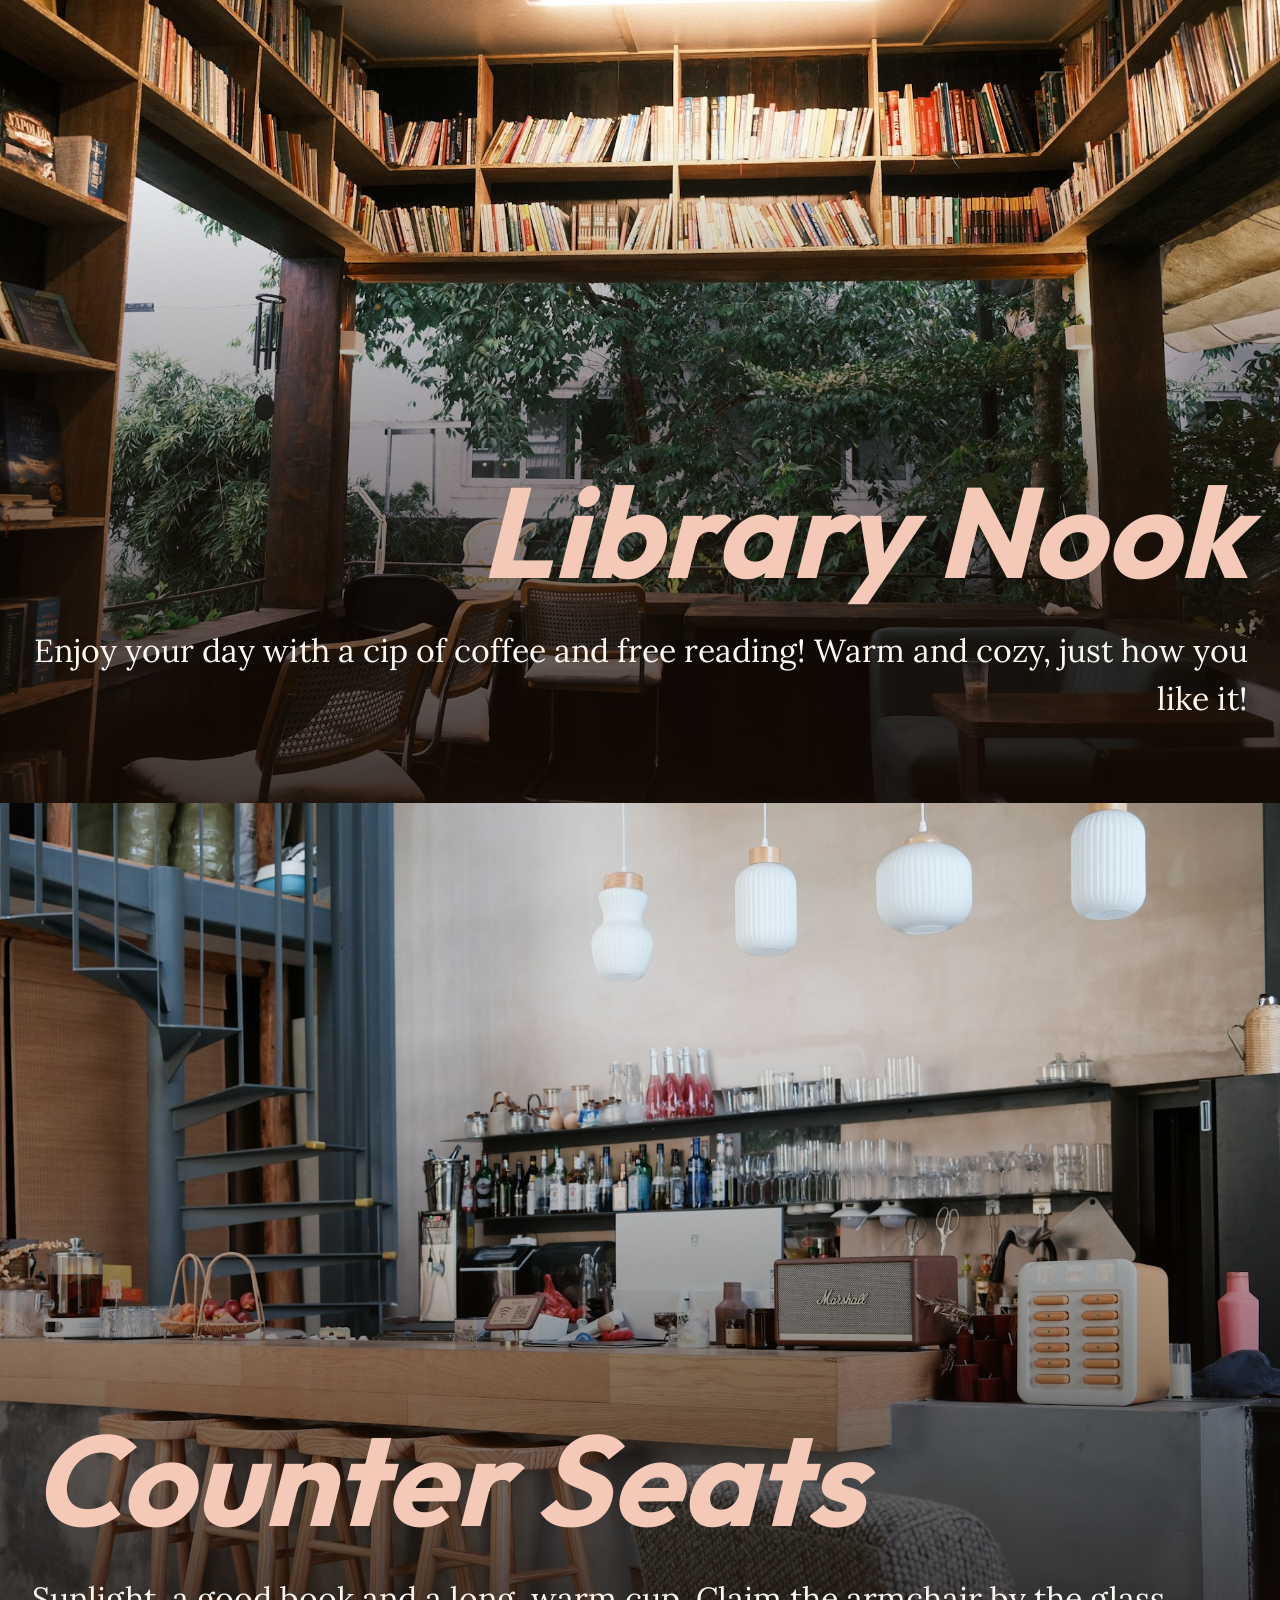
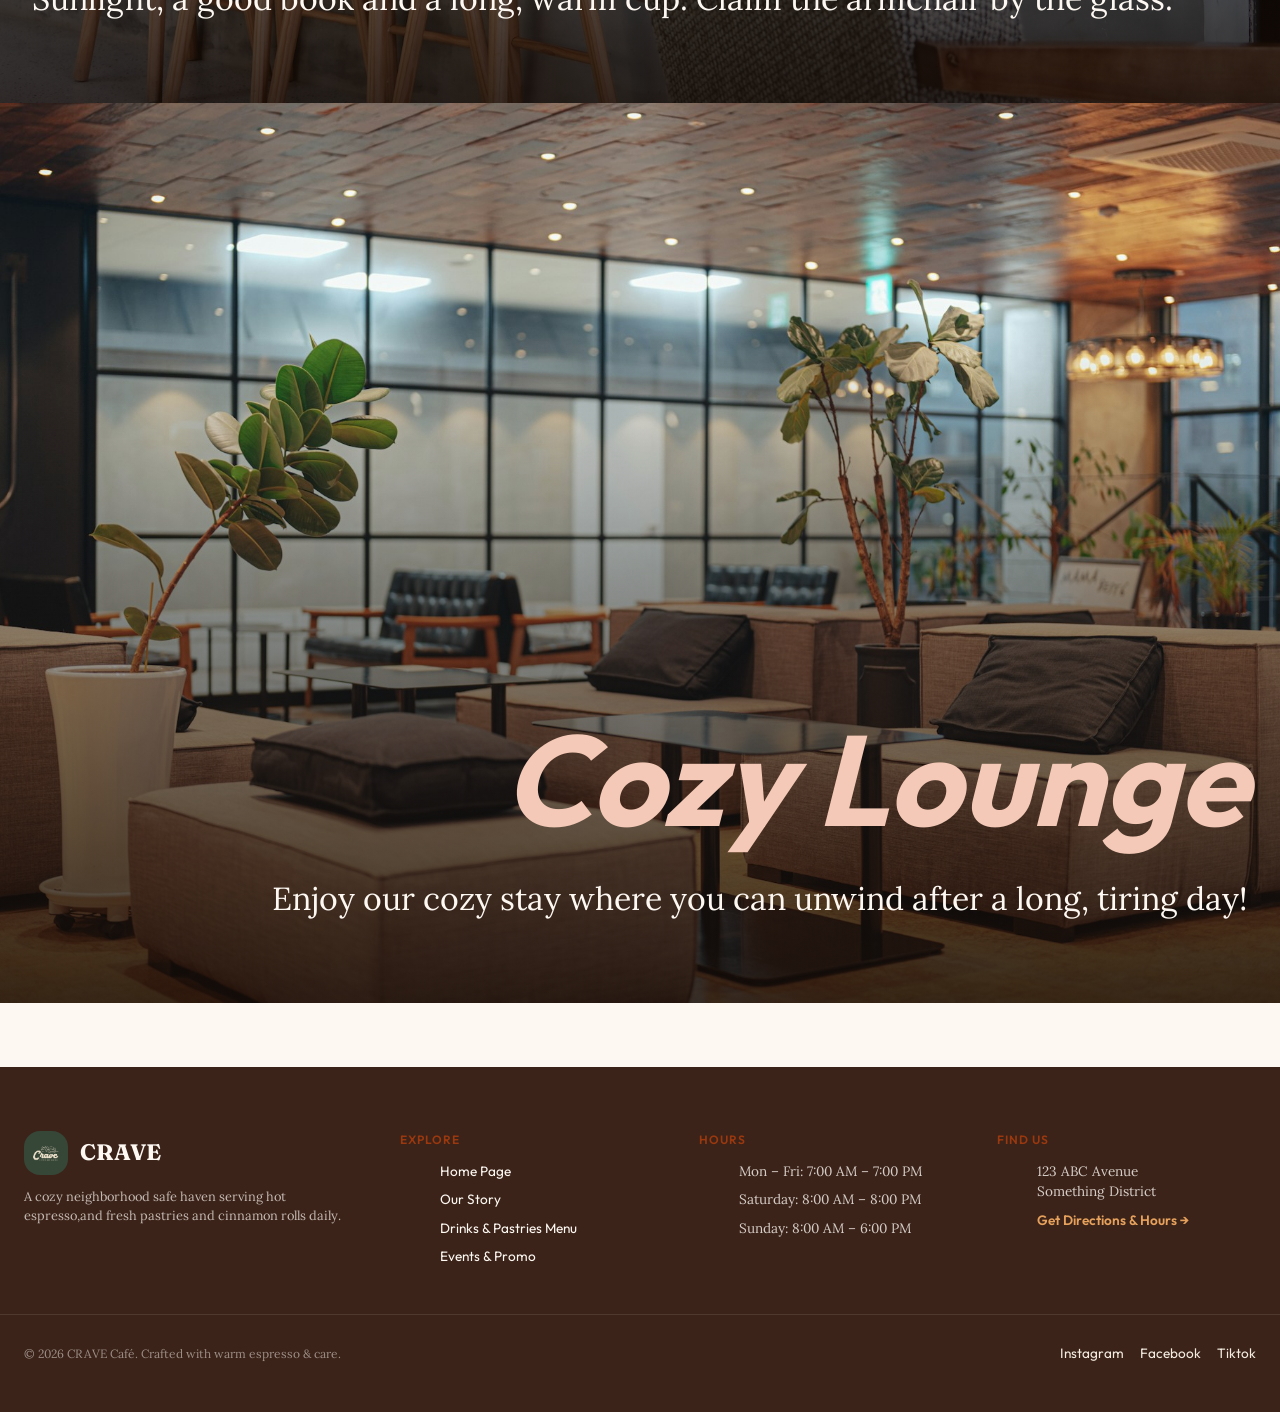
==== commit a6f6cf71: "commit on ('master')" ====
--- a/index.html
+++ b/index.html
@@ -1,278 +1,278 @@
-<!DOCTYPE html>
-<html lang="en">
-    <head>
-        <meta charset="utf-8">
-        <meta name="viewport" content="width=device-width, initial-scale=1.0">
-        <title>CRAVE | Café and Pastries</title>
-        <link rel="preconnect" href="https://fonts.googleapis.com">
-        <link rel="preconnect" href="https://fonts.gstatic.com" crossorigin>
-        <link href="https://fonts.googleapis.com/css2?family=Fraunces:ital,wght@0,600;0,700;0,900;1,600&family=Lora:ital,wght@0,400;0,500;0,600;1,400&family=Outfit:wght@300;400;500;600;700&display=swap" rel="stylesheet">
-        <link rel="stylesheet" href="style.css">
-        <link rel="icon" type="image/x-icon" href="assets/favicon.ico">
-    </head>
-
-    <body>
-        <header>
-            <div class="site-header">
-              <div class="wrap header-inner">
-                <a href="index.html" class="logo">
-                  <span class="logo-mark">
-                      <img src="assets/cafe_logo.png" alt="CRAVE Logo">
-                  </span>
-                  <span class="logo-text">
-                      <span class="logo-name">CRAVE</span>
-                      <span class="logo-subtitle">Café &amp; Pastries</span>
-                  </span>
-                </a>
-
-                <nav class="nav-desktop" aria-label="Primary">
-                    <a href="index.html" class="active">Home</a>
-                    <a href="about.html">Our Story</a>
-                    <a href="menu.html">Menu</a>
-                    <a href="news.html">News &amp; Promos</a>
-                    <a href="contact.html">Visit Us</a>
-                </nav>
-
-                <div class="header-actions">
-                    <a href="order.html" class="btn btn-filled order-btn-desktop">Order Now</a>
-                    <label for="nav-toggle" class="hamburger" aria-label="Toggle menu">
-                    </label>
-                </div>
-              </div>
-            </div>   
-                
-        </header>
-
-        <main>
-             <!--hero section-->
-            <section class="hero">
-                <div class="hero-content">
-                    <span class="above-hero">Since 2023 · Based in Phnom Penh</span>
-                    <h1 class="hero-title">A warm mug and a quiet corner, whenever you need one.</h1>
-                    <p class="hero-subtitle">Homemade coffee, and fresh pastries — baked and brewed daily and served in a cozy space that feels like your own living room.</p>
-                    <div class="hero-actions">
-                        <a href="menu.html" class="btn btn-filled">Browse Our Menu</a>
-                        <a href="order.html" class="btn btn-transparent">Order Ahead</a>
-                    </div>
-                </div>
-            </section>
-
-            <!--menu display section-->
-            <section class="menu-tiles">
-              <div class="wrap menu-board">
-          
-                <div class="wall-side wall-left">
-                  <figure class="wall-pol wall-pol-1">
-                    <span class="wall-tape tape-signature">signature drinks</span>
-                    <img src="https://images.unsplash.com/photo-1534778101976-62847782c213?auto=format&fit=crop&w=600&q=80" alt="Lavender Honey Oat Latte">
-                    <figcaption>
-                      <span class="wall-name">Honey Oat Latte</span>
-                      <span class="wall-price">$5.75</span>
-                    </figcaption>
-                  </figure>
-                  <figure class="wall-pol wall-pol-2">
-                    <span class="wall-tape tape-signature">signature drinks</span>
-                    <img src="https://images.unsplash.com/photo-1517701604599-bb29b565090c?auto=format&fit=crop&w=600&q=80" alt="Espresso Cloud Cold Brew">
-                    <figcaption>
-                      <span class="menu-tiles-name">Espresso Cold Brew</span>
-                      <span class="menu-tiles-price">$5.25</span>
-                    </figcaption>
-                  </figure>
-                </div>
-          
-                <div class="tile-center">
-                  <h2 class="wall-title">Choose the drinks and pastries to make your day!</h2>
-                  <a href="menu.html" class="btn btn-primary">See the Full Menu</a>
-                </div>
-          
-                <div class="wall-side wall-right">
-                  <figure class="wall-pol wall-pol-3">
-                    <span class="wall-tape tape-baked">fresh baked</span>
-                    <img src="https://images.unsplash.com/photo-1509440159596-0249088772ff?auto=format&fit=crop&w=600&q=80" alt="Cardamom and Cinnamon Morning Roll">
-                    <figcaption>
-                      <span class="wall-name">Cardamom &amp; Cinnamon Roll</span>
-                      <span class="wall-price">$4.85</span>
-                    </figcaption>
-                  </figure>
-                  <figure class="wall-pol wall-pol-4">
-                    <span class="wall-tape tape-baked">fresh baked</span>
-                    <img src="https://images.unsplash.com/photo-1525351484163-7529414344d8?auto=format&fit=crop&w=600&q=80" alt="Roasted Squash and Sage Toast">
-                    <figcaption>
-                      <span class="wall-name">Roasted Squash &amp; Sage Toast</span>
-                      <span class="wall-price">$9.50</span>
-                    </figcaption>
-                  </figure>
-                </div>
-          
-              </div>
-            </section>
-
-            <!--events section-->
-            <section>
-              <div class="events">
-                <div class="event-items">
-                  <div class="event-cards">
-                    <article class="event-text">
-                      <p>Upcoming Promotion</p>
-                      <h2>Happy Water Festivals</h2>
-                      <p></p>
-                      <div class="event-actions">
-                        <a href="contact.html" class="btn btn-filled">Get Directions</a>
-                      </div>
-                    </article>
-                    <div class="event-photo">
-                      <img src="assets/cafe-counter.jpg" alt="Strawberry Matcha Frappe">
-                      </div>
-                  </div>
-
-                  <div class="event-cards">
-                    <article class="event-text">
-                      <p>Upcoming Event</p>
-                      <h2>Weekend Acoustic Event</h2>
-                      <p>Every Saturday &amp; Sunday</p>
-                      <div class="event-actions">
-                        <a href="contact.html" class="btn btn-filled">Get Directions</a>
-                      </div>
-                    </article>
-                    <div class="event-photo">
-                      <img src="assets/cafe-music.jpg" alt="Strawberry Matcha Frappe">
-                    </div>
-                  </div>
-                    
-                  <div class="event-cards">
-                    <article class="event-text">
-                      <p>New on Our Menu</p>
-                      <h2>Strawberry Matcha Latte</h2>
-                      <p>Come try our new stuff xoxo</p>
-                      <div class="event-actions">
-                        <a href="contact.html" class="btn btn-filled">Get Your Own Today!</a>
-                      </div>
-                    </article>
-                    <div class="event-photo">
-                      <img src="assets/strawberry-matcha-latte.jpg" alt="Strawberry Matcha Frappe">
-                    </div>
-                  </div>
-
-                  <div class="event-cards">
-                    <article class="event-text">
-                      <p class="event-card-title">Freshly Baked!</p>
-                      <h2>Pancake Souffle</h2>
-                      <p>Come try our new stuff xoxo</p>
-                      <div class="event-actions">
-                        <a href="contact.html" class="btn btn-filled">Get Your Own Today!</a>
-                      </div>
-                    </article>
-                    <div class="event-photo">
-                      <img src="assets/souffle.jpg" alt="Strawberry Matcha Frappe">
-                    </div>
-                  </div>
-
-                </div>
-              </div>
-            </section>
-
-            <!-- cafe interior peek section -->
-            <section>
-              <div class="intro-to-nooks">
-                <h1>A peek inside our <em>haven!</em></h1>
-                <p>Visit us in your free time for a good time and relaxation!</p>
-              </div>
-
-              <div class="interior intPic">
-                <div class="image-interior">
-                  <img src="assets/patio-cafe.jpg" alt="Cafe Nook - Patio">
-                </div>
-                <div class="interior-text reveal">
-                  <h2>Patio</h2>
-                  <p>Sunlight, a good book and a long, warm cup. Claim the armchair by the glass.</p>
-                </div>
-              </div>
-
-              <div class="interior intPic right-side">
-                <div class="image-interior">
-                  <img src="assets/book-reading.jpg" alt="Cafe Nook - Book reading">
-                </div>
-                <div class="interior-text reveal">
-                  <h2>Library Nook</h2>
-                  <p>Enjoy your day with a cip of coffee and free reading! Warm and cozy, just how you like it!</p>
-                </div>
-              </div>
-              
-              <div class="interior intPic">
-                <div class="image-interior">
-                  <img src="assets/bar-seating.jpg" alt="Cafe Nook - bar seats">
-                </div>
-                <div class="interior-text reveal">
-                  <h2>Counter Seats</h2>
-                  <p>Sunlight, a good book and a long, warm cup. Claim the armchair by the glass.</p>
-                </div>
-              </div>
-              
-              <div class="interior intPic right-side">
-                <div class="image-interior">
-                  <img src="assets/lounge.jpg" alt="Cafe Nook - lounge">
-                </div>
-                <div class="interior-text reveal">
-                  <h2>Cozy Lounge</h2>
-                  <p>Enjoy our cozy stay where you can unwind after a long, tiring day!</p>
-                </div>
-              </div>
-
-            </section>
-        </main>
-        
-        
-        <!--footer sections-->
-        <footer class="site-footer"> 
-            <div class="wrap footer-grid">
-              <div class="footer-brand">
-                <div class="logo">
-                    <a href="index.html" class="logo">
-                        <span class="logo-mark">
-                            <img src="assets/cafe_logo.png" alt="CRAVE Logo">
-                        </span>
-                        <span class="logo-text-footer">
-                            <span class="logo-name-footer">CRAVE</span>
-                        </span>
-                    </a>
-                </div>
-                <p>A cozy neighborhood safe haven serving hot espresso,and fresh pastries and cinnamon rolls daily.</p>
-              </div>
-              <div>
-                <h4>Explore</h4>
-                <ul>
-                  <li><a href="index.html">Home Page</a></li>
-                  <li><a href="about.html">Our Story</a></li>
-                  <li><a href="menu.html">Drinks &amp; Pastries Menu</a></li>
-                  <li><a href="news.html">Events &amp; Promo</a></li>
-                </ul>
-              </div>
-              <div>
-                <h4>Hours</h4>
-                <ul>
-                  <li>Mon – Fri: 7:00 AM – 7:00 PM</li>
-                  <li>Saturday: 8:00 AM – 8:00 PM</li>
-                  <li>Sunday: 8:00 AM – 6:00 PM</li>
-                </ul>
-              </div>
-              <div>
-                <h4>Find Us</h4>
-                <ul>
-                  <li> 123 ABC Avenue<br>Something District</li>
-                  <li><a href="contact.html" class="footer-link-accent">Get Directions &amp; Hours →</a></li>
-                </ul>
-              </div>
-            </div>
-            <div class="wrap footer-bottom">
-              <p>© 2026 CRAVE Café. Crafted with warm espresso &amp; care.</p>
-              <div class="social-media">
-                <a href="">Instagram</a>
-                <a href="">Facebook</a>
-                <a href="">Tiktok</a>
-              </div>
-            </div>
-          </footer>
-
-    <script src="script.js"></script>  
-    </body>
+<!DOCTYPE html>
+<html lang="en">
+    <head>
+        <meta charset="utf-8">
+        <meta name="viewport" content="width=device-width, initial-scale=1.0">
+        <title>CRAVE | Café and Pastries</title>
+        <link rel="preconnect" href="https://fonts.googleapis.com">
+        <link rel="preconnect" href="https://fonts.gstatic.com" crossorigin>
+        <link href="https://fonts.googleapis.com/css2?family=Fraunces:ital,wght@0,600;0,700;0,900;1,600&family=Lora:ital,wght@0,400;0,500;0,600;1,400&family=Outfit:wght@300;400;500;600;700&display=swap" rel="stylesheet">
+        <link rel="stylesheet" href="style.css">
+        <link rel="icon" type="image/x-icon" href="assets/favicon.ico">
+    </head>
+
+    <body>
+        <header>
+            <div class="site-header">
+              <div class="wrap header-inner">
+                <a href="index.html" class="logo">
+                  <span class="logo-mark">
+                      <img src="assets/cafe_logo.png" alt="CRAVE Logo">
+                  </span>
+                  <span class="logo-text">
+                      <span class="logo-name">CRAVE</span>
+                      <span class="logo-subtitle">Café &amp; Pastries</span>
+                  </span>
+                </a>
+
+                <nav class="nav-desktop" aria-label="Primary">
+                    <a href="index.html" class="active">Home</a>
+                    <a href="about.html">Our Story</a>
+                    <a href="menu.html">Menu</a>
+                    <a href="news.html">News &amp; Promos</a>
+                    <a href="contact.html">Visit Us</a>
+                </nav>
+
+                <div class="header-actions">
+                    <a href="order.html" class="btn btn-filled order-btn-desktop">Order Now</a>
+                    <label for="nav-toggle" class="hamburger" aria-label="Toggle menu">
+                    </label>
+                </div>
+              </div>
+            </div>   
+                
+        </header>
+
+        <main>
+             <!--hero section-->
+            <section class="hero">
+                <div class="hero-content">
+                    <span class="above-hero">Since 2023 · Based in Phnom Penh</span>
+                    <h1 class="hero-title">A warm mug and a quiet corner, whenever you need one.</h1>
+                    <p class="hero-subtitle">Homemade coffee, and fresh pastries — baked and brewed daily and served in a cozy space that feels like your own living room.</p>
+                    <div class="hero-actions">
+                        <a href="menu.html" class="btn btn-filled">Browse Our Menu</a>
+                        <a href="order.html" class="btn btn-transparent">Order Ahead</a>
+                    </div>
+                </div>
+            </section>
+
+            <!--menu display section-->
+            <section class="menu-tiles">
+              <div class="wrap menu-board">
+          
+                <div class="wall-side wall-left">
+                  <figure class="wall-pol wall-pol-1">
+                    <span class="wall-tape tape-signature">signature drinks</span>
+                    <img src="https://images.unsplash.com/photo-1534778101976-62847782c213?auto=format&fit=crop&w=600&q=80" alt="Lavender Honey Oat Latte">
+                    <figcaption>
+                      <span class="wall-name">Honey Oat Latte</span>
+                      <span class="wall-price">$5.75</span>
+                    </figcaption>
+                  </figure>
+                  <figure class="wall-pol wall-pol-2">
+                    <span class="wall-tape tape-signature">signature drinks</span>
+                    <img src="https://images.unsplash.com/photo-1517701604599-bb29b565090c?auto=format&fit=crop&w=600&q=80" alt="Espresso Cloud Cold Brew">
+                    <figcaption>
+                      <span class="menu-tiles-name">Espresso Cold Brew</span>
+                      <span class="menu-tiles-price">$5.25</span>
+                    </figcaption>
+                  </figure>
+                </div>
+          
+                <div class="tile-center">
+                  <h2 class="wall-title">Choose the drinks and pastries to make your day!</h2>
+                  <a href="menu.html" class="btn btn-primary">See the Full Menu</a>
+                </div>
+          
+                <div class="wall-side wall-right">
+                  <figure class="wall-pol wall-pol-3">
+                    <span class="wall-tape tape-baked">fresh baked</span>
+                    <img src="https://images.unsplash.com/photo-1509440159596-0249088772ff?auto=format&fit=crop&w=600&q=80" alt="Cardamom and Cinnamon Morning Roll">
+                    <figcaption>
+                      <span class="wall-name">Cardamom &amp; Cinnamon Roll</span>
+                      <span class="wall-price">$4.85</span>
+                    </figcaption>
+                  </figure>
+                  <figure class="wall-pol wall-pol-4">
+                    <span class="wall-tape tape-baked">fresh baked</span>
+                    <img src="https://images.unsplash.com/photo-1525351484163-7529414344d8?auto=format&fit=crop&w=600&q=80" alt="Roasted Squash and Sage Toast">
+                    <figcaption>
+                      <span class="wall-name">Roasted Squash &amp; Sage Toast</span>
+                      <span class="wall-price">$9.50</span>
+                    </figcaption>
+                  </figure>
+                </div>
+          
+              </div>
+            </section>
+
+            <!--events section-->
+            <section>
+              <div class="events">
+                <div class="event-items">
+                  <div class="event-cards">
+                    <article class="event-text">
+                      <p>Upcoming Promotion</p>
+                      <h2>Happy Water Festivals</h2>
+                      <p></p>
+                      <div class="event-actions">
+                        <a href="contact.html" class="btn btn-filled">Get Directions</a>
+                      </div>
+                    </article>
+                    <div class="event-photo">
+                      <img src="assets/cafe-counter.jpg" alt="Strawberry Matcha Frappe">
+                      </div>
+                  </div>
+
+                  <div class="event-cards">
+                    <article class="event-text">
+                      <p>Upcoming Event</p>
+                      <h2>Weekend Acoustic Event</h2>
+                      <p>Every Saturday &amp; Sunday</p>
+                      <div class="event-actions">
+                        <a href="contact.html" class="btn btn-filled">Get Directions</a>
+                      </div>
+                    </article>
+                    <div class="event-photo">
+                      <img src="assets/cafe-music.jpg" alt="Strawberry Matcha Frappe">
+                    </div>
+                  </div>
+                    
+                  <div class="event-cards">
+                    <article class="event-text">
+                      <p>New on Our Menu</p>
+                      <h2>Strawberry Matcha Latte</h2>
+                      <p>Come try our new stuff xoxo</p>
+                      <div class="event-actions">
+                        <a href="contact.html" class="btn btn-filled">Get Your Own Today!</a>
+                      </div>
+                    </article>
+                    <div class="event-photo">
+                      <img src="assets/strawberry-matcha-latte.jpg" alt="Strawberry Matcha Frappe">
+                    </div>
+                  </div>
+
+                  <div class="event-cards">
+                    <article class="event-text">
+                      <p class="event-card-title">Freshly Baked!</p>
+                      <h2>Pancake Souffle</h2>
+                      <p>Come try our new stuff xoxo</p>
+                      <div class="event-actions">
+                        <a href="contact.html" class="btn btn-filled">Get Your Own Today!</a>
+                      </div>
+                    </article>
+                    <div class="event-photo">
+                      <img src="assets/souffle.jpg" alt="Strawberry Matcha Frappe">
+                    </div>
+                  </div>
+
+                </div>
+              </div>
+            </section>
+
+            <!-- cafe interior peek section -->
+            <section>
+              <div class="intro-to-nooks">
+                <h1>A peek inside our <em>haven!</em></h1>
+                <p>Visit us in your free time for a good time and relaxation!</p>
+              </div>
+
+              <div class="interior intPic">
+                <div class="image-interior">
+                  <img src="assets/patio-cafe.jpg" alt="Cafe Nook - Patio">
+                </div>
+                <div class="interior-text reveal">
+                  <h2>Patio</h2>
+                  <p>Sunlight, a good book and a long, warm cup. Claim the armchair by the glass.</p>
+                </div>
+              </div>
+
+              <div class="interior intPic right-side">
+                <div class="image-interior">
+                  <img src="assets/book-reading.jpg" alt="Cafe Nook - Book reading">
+                </div>
+                <div class="interior-text reveal">
+                  <h2>Library Nook</h2>
+                  <p>Enjoy your day with a cip of coffee and free reading! Warm and cozy, just how you like it!</p>
+                </div>
+              </div>
+              
+              <div class="interior intPic">
+                <div class="image-interior">
+                  <img src="assets/bar-seating.jpg" alt="Cafe Nook - bar seats">
+                </div>
+                <div class="interior-text reveal">
+                  <h2>Counter Seats</h2>
+                  <p>Sunlight, a good book and a long, warm cup. Claim the armchair by the glass.</p>
+                </div>
+              </div>
+              
+              <div class="interior intPic right-side">
+                <div class="image-interior">
+                  <img src="assets/lounge.jpg" alt="Cafe Nook - lounge">
+                </div>
+                <div class="interior-text reveal">
+                  <h2>Cozy Lounge</h2>
+                  <p>Enjoy our cozy stay where you can unwind after a long, tiring day!</p>
+                </div>
+              </div>
+
+            </section>
+        </main>
+        
+        
+        <!--footer sections-->
+        <footer class="site-footer"> 
+            <div class="wrap footer-grid">
+              <div class="footer-brand">
+                <div class="logo">
+                    <a href="index.html" class="logo">
+                        <span class="logo-mark">
+                            <img src="assets/cafe_logo.png" alt="CRAVE Logo">
+                        </span>
+                        <span class="logo-text-footer">
+                            <span class="logo-name-footer">CRAVE</span>
+                        </span>
+                    </a>
+                </div>
+                <p>A cozy neighborhood safe haven serving hot espresso,and fresh pastries and cinnamon rolls daily.</p>
+              </div>
+              <div>
+                <h4>Explore</h4>
+                <ul>
+                  <li><a href="index.html">Home Page</a></li>
+                  <li><a href="about.html">Our Story</a></li>
+                  <li><a href="menu.html">Drinks &amp; Pastries Menu</a></li>
+                  <li><a href="news.html">Events &amp; Promo</a></li>
+                </ul>
+              </div>
+              <div>
+                <h4>Hours</h4>
+                <ul>
+                  <li>Mon – Fri: 7:00 AM – 7:00 PM</li>
+                  <li>Saturday: 8:00 AM – 8:00 PM</li>
+                  <li>Sunday: 8:00 AM – 6:00 PM</li>
+                </ul>
+              </div>
+              <div>
+                <h4>Find Us</h4>
+                <ul>
+                  <li> 123 ABC Avenue<br>Something District</li>
+                  <li><a href="contact.html" class="footer-link-accent">Get Directions &amp; Hours →</a></li>
+                </ul>
+              </div>
+            </div>
+            <div class="wrap footer-bottom">
+              <p>© 2026 CRAVE Café. Crafted with warm espresso &amp; care.</p>
+              <div class="social-media">
+                <a href="">Instagram</a>
+                <a href="">Facebook</a>
+                <a href="">Tiktok</a>
+              </div>
+            </div>
+          </footer>
+
+    <script src="script.js"></script>  
+    </body>
 </html>
--- a/style.css
+++ b/style.css
@@ -1,593 +1,593 @@
-@import url("typography.css");
-
-* {
-    box-sizing: border-box;
-    margin: 0;
-}
-
-body {
-    margin: 0;
-    background-color: #FDF8F2;
-    background-size: 24px 24px;
-}
-
-ul li {
-    margin: 0;
-    padding: 0;
-    list-style-type: none;
-    text-decoration: none;
-}
-
-.wrap {
-    max-width: 1280px;
-    margin: 0 auto;
-    padding: 0 1.5rem;
-}
-
-/* header section */
-.site-header {
-    position: sticky;
-    top: 0;
-    z-index: 100;
-    background: rgba(253,248,242,.92);
-    backdrop-filter: blur(10px);
-    border-bottom: 1px solid #F4ECE1;
-}
-
-.header-inner {
-    height: 5rem;
-    display: flex;
-    align-items: center;
-    justify-content: space-between;
-    gap: 1rem;
-  }
-  
-/*logo*/
-  .logo {
-    display: flex;
-    align-items: center;
-    gap: .75rem;
-}
-  
-.logo-mark {
-    width: 2.75rem;
-    height: 2.75rem;
-    flex: none;
-    border-radius: 1rem;
-    background: #3B2319;
-    display: flex;
-    align-items: center;
-    justify-content: center;
-    overflow: hidden;
-}
-  
-.logo-mark img {
-    width: 100%;
-    height: 100%;
-    object-fit: cover; 
-    display: block;
-}
-
-.logo-name {
-    display: block;
-}
-  
-.logo-subtitle {
-    display: block;
-}
-
-/*nav*/
-.nav-desktop {
-    display: flex;
-    gap: .25rem;
-    background: rgba(244,236,225,.6);
-    padding: .4rem;
-    border-radius: 999px;
-    border: 1px solid #F4ECE1;
-    list-style-type: none;
-}
-  
-.nav-desktop a {
-    padding: .55rem 1.1rem;
-    border-radius: 999px;
-    text-decoration: none;
-}
-  
-  .nav-desktop a:hover {
-    background: #FDF8F2;
-    text-decoration: none;
-}
-  
-  .nav-desktop a.active {
-    background: #3B2319;
-    text-decoration: none;
-}
-
-.header-actions {
-    display: flex;
-    align-items: center;
-    gap: .75rem;
-  }
-  
-
-/* buttons */
-.btn {
-    display: inline-flex;
-    align-items: center;
-    justify-content: center;
-    gap: .5rem;
-    padding: .85rem 1.5rem;
-    border-radius: 1rem;
-    border: 1px solid transparent;
-    cursor: pointer;
-    transition: transform .15s ease, background .15s ease;
-}
-  
-.btn:active {
-    transform: scale(.97);
-}
-  
-.btn-primary {
-    background: #3B2319;
-    box-shadow: 0 8px 30px rgba(59,35,25,.08);
-}
-  
-.btn-primary:hover {
-    background: #5A3A2C;
-  }
-  
-.btn-filled {
-    background: #C86D51;
-    box-shadow: 0 8px 30px rgba(59,35,25,.08);
-  }
-  
-.btn-accent:hover {
-    background: #A85238;
-  }
-  
-.btn-transparent {
-    background: transparent;
-    border-color: rgba(253,248,242,.35);
-  }
-  
-.btn-transparent:hover {
-    border-color: #FDF8F2;
-  }
-  
-.btn-outline {
-    background: #fff;
-    border-color: #F4ECE1;
-  }
-  
-.btn-outline:hover {
-    border-color: #C86D51;
-  }
-  
-.btn-block {
-    width: 100%;
-  }
-
-/*hero section*/
-.hero {
-    min-height: calc(100vh - 5rem - 1px);
-    min-height: calc(100svh - 5rem - 1px);
-    padding: 4rem 1.5rem;
-    display: flex;
-    align-items: center;
-    justify-content: center;
-    background-image: linear-gradient(rgba(59,35,25,.55), rgba(59,35,25,.72)), url('https://images.unsplash.com/photo-1501339847302-ac426a4a7cbb?auto=format&fit=crop&w=2000&q=75');
-    background-size: cover;
-    background-position: center;
-    background-repeat: no-repeat;
-    background-color: #3B2319;
-}
-
-.hero-content {
-    width: 100%;
-    max-width: 56rem;
-    display: flex;
-    flex-direction: column;
-    align-items: center;
-    justify-content: center;
-  }
-  
-  .hero-title {
-    margin-top: 1.25rem;
-  }
-  
-  .hero-lede {
-    max-width: 40ch;
-    margin-top: 1.5rem;
-  }
-  
-  .hero-actions {
-    display: flex;
-    flex-wrap: wrap;
-    justify-content: center;
-    gap: 1rem;
-    margin-top: 2.25rem;
-  }
-  
-/*menu tiles*/
-.menu-tiles {
-    padding: 5rem 0;
-    height: auto;
-}
-  
-.polaroid {
-    background: #fff;
-    padding: .75rem;
-    border-radius: 1rem;
-    box-shadow: 0 10px 25px -5px rgba(59,35,25,.18);
-}
-  
-.polaroid img {
-    height: 14rem;
-    width: 100%;
-    object-fit: cover;
-    border-radius: .5rem;
-}
-  
-.polaroid figcaption {
-    margin-top: .6rem;
-  }
-  
-.polaroid.tilt-1 {
-    transform: rotate(-2deg);
-  }
-  
-.polaroid.tilt-2 {
-    transform: rotate(2deg);
-  }
-  
-.polaroid.tilt-3 {
-    transform: rotate(-1deg);
-  }
-  
-.polaroid.tilt-4 {
-    transform: rotate(1deg);
-  }
-  
-.polaroid:hover {
-    transform: rotate(0deg);
-    transition: transform .25s ease;
-  }
-
-
-.menu-tiles {
-    padding: 5rem 0;
-}
-  
-/* ==========================================
-     1. DESKTOP-FIRST LAYOUT (Default)
-     ================================---------- */
-     .menu-board,
-     .wall-board {
-       display: grid;
-       grid-template-columns: 1fr minmax(0, 22rem) 1fr;
-       gap: 2rem;
-       align-items: center;
-     }
-     
-     .wall-center,
-     .tile-center {
-       order: 0;
-       display: flex;
-       flex-direction: column;
-       align-items: center;
-       gap: 2rem;
-       text-align: center;
-     }
-     
-     .wall-side {
-       display: flex;
-       flex-direction: column;
-       gap: 2.75rem;
-     }
-     
-     .wall-pol {
-       position: relative;
-       margin: 0;
-       padding: .9rem .9rem 1.1rem;
-       background-color: #FFFFFF;
-       border-radius: 1rem;
-       box-shadow: 0 10px 25px -5px rgba(59,35,25,.22);
-       width: 15.5rem;
-     }
-     
-     .wall-pol img {
-       width: 100%;
-       height: 11rem;
-       object-fit: cover;
-       border-radius: .5rem;
-     }
-     
-     .wall-pol figcaption {
-       display: flex;
-       flex-direction: column;
-       align-items: center;
-       gap: .15rem;
-       margin-top: .85rem;
-     }
-     
-     /* The little "tape" labels */
-     .wall-tape {
-       position: absolute;
-       top: -.75rem;
-       left: 50%;
-       width: 7rem;
-       margin-left: -3.5rem;
-       padding: .25rem 0;
-       transform: rotate(-4deg);
-     }
-     
-     .tape-signature {
-       background-color: #A85238;
-     }
-     
-     .tape-baked {
-       background-color: #5D6A50;
-     }
-     
-     /* Polaroid tilts */
-     .wall-pol-1 { transform: rotate(-3deg); }
-     .wall-pol-2 { transform: rotate(2.5deg); }
-     .wall-pol-3 { transform: rotate(3deg); }
-     .wall-pol-4 { transform: rotate(-2.5deg); }
-     
-     .wall-left .wall-pol-1 { align-self: flex-start; }
-     .wall-left .wall-pol-2 { align-self: flex-end; }
-     .wall-right .wall-pol-3 { align-self: flex-end; }
-     .wall-right .wall-pol-4 { align-self: flex-start; }
-     
-     .wall-pol:hover {
-       transform: rotate(0deg);
-       transition: transform .25s ease;
-     }
-     
-     /* TABLETS (600px to 999px) - 2-Column Grid */
-  @media (max-width: 999px) {
-    .menu-board,
-    .wall-board {
-      display: flex;
-      flex-direction: column;
-      align-items: center;
-      gap: 2rem;
-    }
-    
-    /* Center headline goes to the top */
-    .wall-center,
-    .tile-center {
-      order: -1;
-    }
-    
-    /* Tablet grid: 2 polaroids side by side */
-    .wall-side {
-      display: grid;
-      grid-template-columns: repeat(2, 1fr);
-      gap: 1.5rem;
-      width: 100%;
-      max-width: 36rem;
-    }
-    
-    .wall-pol {
-      width: 100%;
-      max-width: none;
-      align-self: auto !important;
-    }
-  }
-  
-  /* PHONES (< 600px) - 1 Polaroid per row */
-  @media (max-width: 599px) {
-    .wall-side {
-      display: flex;
-      flex-direction: column;
-      align-items: center;
-      gap: 1.5rem;
-      max-width: 18rem;
-    }
-    
-    .wall-pol {
-      width: 100%;
-    }
-  }
-
-/*upcoming events*/
-.events {
-    min-height: 100vh;
-    background-color: #3B2319;
-    padding: 3rem 5rem;
-    box-sizing: border-box;
-  }
-  
-  .event-items {
-    display: flex;
-    flex-direction: column;
-    gap: 2rem; /* Space between each separate event box */
-    width: 100%;
-  }
-  
-.event-cards {
-    display: grid;
-    grid-template-columns: minmax(0, 1fr) minmax(0, 1fr);
-    grid-template-rows: minmax(0, 1fr);
-    align-items: stretch;
-    gap: 2rem;
-    min-height: 20rem;
-    background-color: #4A2D21; 
-    border-radius: 1rem;
-    overflow: hidden;
-}
-
-.event-cards:nth-child(even) .event-photo {
-    order: -1;
-}
-  
-.event-text {
-    display: flex;
-    flex-direction: column;
-    justify-content: center;
-    padding: 3rem;
-    max-width: 36rem;
-    min-width: 0;
-}
-  
-.event-photo {
-    position: relative;
-    width: 100%;
-    height: 100%;
-    min-height: 0;
-    overflow: hidden;
-}
-  
-.event-photo img {
-    position: absolute;
-    width: 100%;
-    height: 100%;
-    object-fit: cover;
-    display: block;
-}
-
-.event-text h2 {
-    margin-top: 1rem;
-}
-  
-.event-text p {
-    margin-top: 0.5rem;
-}
-  
-.event-actions {
-    display: flex;
-    flex-wrap: wrap;
-    gap: 1rem;
-    margin-top: auto;
-}
-
-
-.highlights {
-    display: inline-block;
-    background: #C86D51;
-    padding: 10px;
-    border-radius: 999px;
-}
-
-/* cafe interior section */
-
-.intro-to-nooks {
-    position: relative;
-    min-height: 100vh;
-    background-color: #F4ECE1;
-    color: #F4ECE1;
-    display: flex;
-    flex-direction: column;
-    justify-content: center;
-    align-items: center;
-    text-align: center;
-    padding: 2rem;
-}
-
-.interior {
-    position: relative;
-    min-height: 100vh;
-    display: flex;
-    align-items: flex-end;
-    overflow: hidden;
-    background: linear-gradient(145deg, #F4ECE1, #C86D51);
-    color: #F4ECE1;
-}
-
-.interior::after {
-    content:"";
-    position:absolute;
-    inset:0;
-    background:linear-gradient(to top,rgba(20,10,5,.82) 0%,rgba(20,10,5,.35) 45%,rgba(20,10,5,0) 75%)}
-
-.image-interior {
-    position: absolute;
-    inset: 0;
-    z-index: 0;
-}
-
-.image-interior img {
-    width: 100%;
-    height: 100%;
-    object-fit: cover;
-    display: block;
-}
-
-.interior-text {
-    position: relative;
-    z-index: 2;
-    width: 100%;
-    margin: 0 auto;
-    padding: 0 2rem 5rem;
-}
-
-/* footer section */
-.site-footer {
-    background: #3B2319;
-    color: #FDF8F2;
-    padding:4rem 0 3rem;
-    margin-top:4rem;
-}
-.footer-grid{
-    display:grid;
-    gap:2.5rem;
-    grid-template-columns:1fr;}
-    @media (min-width:900px){ 
-        .footer-grid{
-            grid-template-columns:1.3fr 1fr 1fr 1fr;
-        } }
-
-.footer-grid h4 {
-    font-family: 'Outfit', sans-serif;
-    font-size:.75rem;
-    text-transform:uppercase;
-    letter-spacing:.08em;
-    color: #9b380e;
-    margin-bottom:.75rem;
-
-}
-
-.footer-grid ul li {
-    margin-bottom:.5rem;
-    font-size:.85rem;
-    color:rgba(253,248,242,.8);
-}
-
-.footer-grid a:hover {
-    color: #9b380e;
-}
-
-.footer-brand p {
-    font-size:.8rem;
-    color:rgba(253,248,242,.7);
-    margin-top:.75rem;
-}
-
-.footer-bottom { 
-    border-top:1px solid rgba(253,248,242,.1);
-    margin-top:2.5rem;
-    padding-top:1.75rem;
-    display:flex;
-    flex-direction:column;
-    gap:1rem;
-    align-items:center;
-    text-align:center;
-    font-size:.75rem;
-    color:rgba(253,248,242,.5);}
-    @media (min-width:640px) { 
-        .footer-bottom{
-            flex-direction:row;
-            justify-content:space-between;} 
-}
-
-.social-media {
-    display: flex;
-    gap: 1rem;
-}
-
-.social-media a {
-    color: #F4ECE1;
-    font-size: 0.85rem;
+@import url("typography.css");
+
+* {
+    box-sizing: border-box;
+    margin: 0;
+}
+
+body {
+    margin: 0;
+    background-color: #FDF8F2;
+    background-size: 24px 24px;
+}
+
+ul li {
+    margin: 0;
+    padding: 0;
+    list-style-type: none;
+    text-decoration: none;
+}
+
+.wrap {
+    max-width: 1280px;
+    margin: 0 auto;
+    padding: 0 1.5rem;
+}
+
+/* header section */
+.site-header {
+    position: sticky;
+    top: 0;
+    z-index: 100;
+    background: rgba(253,248,242,.92);
+    backdrop-filter: blur(10px);
+    border-bottom: 1px solid #F4ECE1;
+}
+
+.header-inner {
+    height: 5rem;
+    display: flex;
+    align-items: center;
+    justify-content: space-between;
+    gap: 1rem;
+  }
+  
+/*logo*/
+  .logo {
+    display: flex;
+    align-items: center;
+    gap: .75rem;
+}
+  
+.logo-mark {
+    width: 2.75rem;
+    height: 2.75rem;
+    flex: none;
+    border-radius: 1rem;
+    background: #3B2319;
+    display: flex;
+    align-items: center;
+    justify-content: center;
+    overflow: hidden;
+}
+  
+.logo-mark img {
+    width: 100%;
+    height: 100%;
+    object-fit: cover; 
+    display: block;
+}
+
+.logo-name {
+    display: block;
+}
+  
+.logo-subtitle {
+    display: block;
+}
+
+/*nav*/
+.nav-desktop {
+    display: flex;
+    gap: .25rem;
+    background: rgba(244,236,225,.6);
+    padding: .4rem;
+    border-radius: 999px;
+    border: 1px solid #F4ECE1;
+    list-style-type: none;
+}
+  
+.nav-desktop a {
+    padding: .55rem 1.1rem;
+    border-radius: 999px;
+    text-decoration: none;
+}
+  
+  .nav-desktop a:hover {
+    background: #FDF8F2;
+    text-decoration: none;
+}
+  
+  .nav-desktop a.active {
+    background: #3B2319;
+    text-decoration: none;
+}
+
+.header-actions {
+    display: flex;
+    align-items: center;
+    gap: .75rem;
+  }
+  
+
+/* buttons */
+.btn {
+    display: inline-flex;
+    align-items: center;
+    justify-content: center;
+    gap: .5rem;
+    padding: .85rem 1.5rem;
+    border-radius: 1rem;
+    border: 1px solid transparent;
+    cursor: pointer;
+    transition: transform .15s ease, background .15s ease;
+}
+  
+.btn:active {
+    transform: scale(.97);
+}
+  
+.btn-primary {
+    background: #3B2319;
+    box-shadow: 0 8px 30px rgba(59,35,25,.08);
+}
+  
+.btn-primary:hover {
+    background: #5A3A2C;
+  }
+  
+.btn-filled {
+    background: #C86D51;
+    box-shadow: 0 8px 30px rgba(59,35,25,.08);
+  }
+  
+.btn-accent:hover {
+    background: #A85238;
+  }
+  
+.btn-transparent {
+    background: transparent;
+    border-color: rgba(253,248,242,.35);
+  }
+  
+.btn-transparent:hover {
+    border-color: #FDF8F2;
+  }
+  
+.btn-outline {
+    background: #fff;
+    border-color: #F4ECE1;
+  }
+  
+.btn-outline:hover {
+    border-color: #C86D51;
+  }
+  
+.btn-block {
+    width: 100%;
+  }
+
+/*hero section*/
+.hero {
+    min-height: calc(100vh - 5rem - 1px);
+    min-height: calc(100svh - 5rem - 1px);
+    padding: 4rem 1.5rem;
+    display: flex;
+    align-items: center;
+    justify-content: center;
+    background-image: linear-gradient(rgba(59,35,25,.55), rgba(59,35,25,.72)), url('https://images.unsplash.com/photo-1501339847302-ac426a4a7cbb?auto=format&fit=crop&w=2000&q=75');
+    background-size: cover;
+    background-position: center;
+    background-repeat: no-repeat;
+    background-color: #3B2319;
+}
+
+.hero-content {
+    width: 100%;
+    max-width: 56rem;
+    display: flex;
+    flex-direction: column;
+    align-items: center;
+    justify-content: center;
+  }
+  
+  .hero-title {
+    margin-top: 1.25rem;
+  }
+  
+  .hero-lede {
+    max-width: 40ch;
+    margin-top: 1.5rem;
+  }
+  
+  .hero-actions {
+    display: flex;
+    flex-wrap: wrap;
+    justify-content: center;
+    gap: 1rem;
+    margin-top: 2.25rem;
+  }
+  
+/*menu tiles*/
+.menu-tiles {
+    padding: 5rem 0;
+    height: auto;
+}
+  
+.polaroid {
+    background: #fff;
+    padding: .75rem;
+    border-radius: 1rem;
+    box-shadow: 0 10px 25px -5px rgba(59,35,25,.18);
+}
+  
+.polaroid img {
+    height: 14rem;
+    width: 100%;
+    object-fit: cover;
+    border-radius: .5rem;
+}
+  
+.polaroid figcaption {
+    margin-top: .6rem;
+  }
+  
+.polaroid.tilt-1 {
+    transform: rotate(-2deg);
+  }
+  
+.polaroid.tilt-2 {
+    transform: rotate(2deg);
+  }
+  
+.polaroid.tilt-3 {
+    transform: rotate(-1deg);
+  }
+  
+.polaroid.tilt-4 {
+    transform: rotate(1deg);
+  }
+  
+.polaroid:hover {
+    transform: rotate(0deg);
+    transition: transform .25s ease;
+  }
+
+
+.menu-tiles {
+    padding: 5rem 0;
+}
+  
+/* ==========================================
+     1. DESKTOP-FIRST LAYOUT (Default)
+     ================================---------- */
+     .menu-board,
+     .wall-board {
+       display: grid;
+       grid-template-columns: 1fr minmax(0, 22rem) 1fr;
+       gap: 2rem;
+       align-items: center;
+     }
+     
+     .wall-center,
+     .tile-center {
+       order: 0;
+       display: flex;
+       flex-direction: column;
+       align-items: center;
+       gap: 2rem;
+       text-align: center;
+     }
+     
+     .wall-side {
+       display: flex;
+       flex-direction: column;
+       gap: 2.75rem;
+     }
+     
+     .wall-pol {
+       position: relative;
+       margin: 0;
+       padding: .9rem .9rem 1.1rem;
+       background-color: #FFFFFF;
+       border-radius: 1rem;
+       box-shadow: 0 10px 25px -5px rgba(59,35,25,.22);
+       width: 15.5rem;
+     }
+     
+     .wall-pol img {
+       width: 100%;
+       height: 11rem;
+       object-fit: cover;
+       border-radius: .5rem;
+     }
+     
+     .wall-pol figcaption {
+       display: flex;
+       flex-direction: column;
+       align-items: center;
+       gap: .15rem;
+       margin-top: .85rem;
+     }
+     
+     /* The little "tape" labels */
+     .wall-tape {
+       position: absolute;
+       top: -.75rem;
+       left: 50%;
+       width: 7rem;
+       margin-left: -3.5rem;
+       padding: .25rem 0;
+       transform: rotate(-4deg);
+     }
+     
+     .tape-signature {
+       background-color: #A85238;
+     }
+     
+     .tape-baked {
+       background-color: #5D6A50;
+     }
+     
+     /* Polaroid tilts */
+     .wall-pol-1 { transform: rotate(-3deg); }
+     .wall-pol-2 { transform: rotate(2.5deg); }
+     .wall-pol-3 { transform: rotate(3deg); }
+     .wall-pol-4 { transform: rotate(-2.5deg); }
+     
+     .wall-left .wall-pol-1 { align-self: flex-start; }
+     .wall-left .wall-pol-2 { align-self: flex-end; }
+     .wall-right .wall-pol-3 { align-self: flex-end; }
+     .wall-right .wall-pol-4 { align-self: flex-start; }
+     
+     .wall-pol:hover {
+       transform: rotate(0deg);
+       transition: transform .25s ease;
+     }
+     
+     /* TABLETS (600px to 999px) - 2-Column Grid */
+  @media (max-width: 999px) {
+    .menu-board,
+    .wall-board {
+      display: flex;
+      flex-direction: column;
+      align-items: center;
+      gap: 2rem;
+    }
+    
+    /* Center headline goes to the top */
+    .wall-center,
+    .tile-center {
+      order: -1;
+    }
+    
+    /* Tablet grid: 2 polaroids side by side */
+    .wall-side {
+      display: grid;
+      grid-template-columns: repeat(2, 1fr);
+      gap: 1.5rem;
+      width: 100%;
+      max-width: 36rem;
+    }
+    
+    .wall-pol {
+      width: 100%;
+      max-width: none;
+      align-self: auto !important;
+    }
+  }
+  
+  /* PHONES (< 600px) - 1 Polaroid per row */
+  @media (max-width: 599px) {
+    .wall-side {
+      display: flex;
+      flex-direction: column;
+      align-items: center;
+      gap: 1.5rem;
+      max-width: 18rem;
+    }
+    
+    .wall-pol {
+      width: 100%;
+    }
+  }
+
+/*upcoming events*/
+.events {
+    min-height: 100vh;
+    background-color: #3B2319;
+    padding: 3rem 5rem;
+    box-sizing: border-box;
+  }
+  
+  .event-items {
+    display: flex;
+    flex-direction: column;
+    gap: 2rem; /* Space between each separate event box */
+    width: 100%;
+  }
+  
+.event-cards {
+    display: grid;
+    grid-template-columns: minmax(0, 1fr) minmax(0, 1fr);
+    grid-template-rows: minmax(0, 1fr);
+    align-items: stretch;
+    gap: 2rem;
+    min-height: 20rem;
+    background-color: #4A2D21; 
+    border-radius: 1rem;
+    overflow: hidden;
+}
+
+.event-cards:nth-child(even) .event-photo {
+    order: -1;
+}
+  
+.event-text {
+    display: flex;
+    flex-direction: column;
+    justify-content: center;
+    padding: 3rem;
+    max-width: 36rem;
+    min-width: 0;
+}
+  
+.event-photo {
+    position: relative;
+    width: 100%;
+    height: 100%;
+    min-height: 0;
+    overflow: hidden;
+}
+  
+.event-photo img {
+    position: absolute;
+    width: 100%;
+    height: 100%;
+    object-fit: cover;
+    display: block;
+}
+
+.event-text h2 {
+    margin-top: 1rem;
+}
+  
+.event-text p {
+    margin-top: 0.5rem;
+}
+  
+.event-actions {
+    display: flex;
+    flex-wrap: wrap;
+    gap: 1rem;
+    margin-top: auto;
+}
+
+
+.highlights {
+    display: inline-block;
+    background: #C86D51;
+    padding: 10px;
+    border-radius: 999px;
+}
+
+/* cafe interior section */
+
+.intro-to-nooks {
+    position: relative;
+    min-height: 100vh;
+    background-color: #F4ECE1;
+    color: #F4ECE1;
+    display: flex;
+    flex-direction: column;
+    justify-content: center;
+    align-items: center;
+    text-align: center;
+    padding: 2rem;
+}
+
+.interior {
+    position: relative;
+    min-height: 100vh;
+    display: flex;
+    align-items: flex-end;
+    overflow: hidden;
+    background: linear-gradient(145deg, #F4ECE1, #C86D51);
+    color: #F4ECE1;
+}
+
+.interior::after {
+    content:"";
+    position:absolute;
+    inset:0;
+    background:linear-gradient(to top,rgba(20,10,5,.82) 0%,rgba(20,10,5,.35) 45%,rgba(20,10,5,0) 75%)}
+
+.image-interior {
+    position: absolute;
+    inset: 0;
+    z-index: 0;
+}
+
+.image-interior img {
+    width: 100%;
+    height: 100%;
+    object-fit: cover;
+    display: block;
+}
+
+.interior-text {
+    position: relative;
+    z-index: 2;
+    width: 100%;
+    margin: 0 auto;
+    padding: 0 2rem 5rem;
+}
+
+/* footer section */
+.site-footer {
+    background: #3B2319;
+    color: #FDF8F2;
+    padding:4rem 0 3rem;
+    margin-top:4rem;
+}
+.footer-grid{
+    display:grid;
+    gap:2.5rem;
+    grid-template-columns:1fr;}
+    @media (min-width:900px){ 
+        .footer-grid{
+            grid-template-columns:1.3fr 1fr 1fr 1fr;
+        } }
+
+.footer-grid h4 {
+    font-family: 'Outfit', sans-serif;
+    font-size:.75rem;
+    text-transform:uppercase;
+    letter-spacing:.08em;
+    color: #9b380e;
+    margin-bottom:.75rem;
+
+}
+
+.footer-grid ul li {
+    margin-bottom:.5rem;
+    font-size:.85rem;
+    color:rgba(253,248,242,.8);
+}
+
+.footer-grid a:hover {
+    color: #9b380e;
+}
+
+.footer-brand p {
+    font-size:.8rem;
+    color:rgba(253,248,242,.7);
+    margin-top:.75rem;
+}
+
+.footer-bottom { 
+    border-top:1px solid rgba(253,248,242,.1);
+    margin-top:2.5rem;
+    padding-top:1.75rem;
+    display:flex;
+    flex-direction:column;
+    gap:1rem;
+    align-items:center;
+    text-align:center;
+    font-size:.75rem;
+    color:rgba(253,248,242,.5);}
+    @media (min-width:640px) { 
+        .footer-bottom{
+            flex-direction:row;
+            justify-content:space-between;} 
+}
+
+.social-media {
+    display: flex;
+    gap: 1rem;
+}
+
+.social-media a {
+    color: #F4ECE1;
+    font-size: 0.85rem;
 }
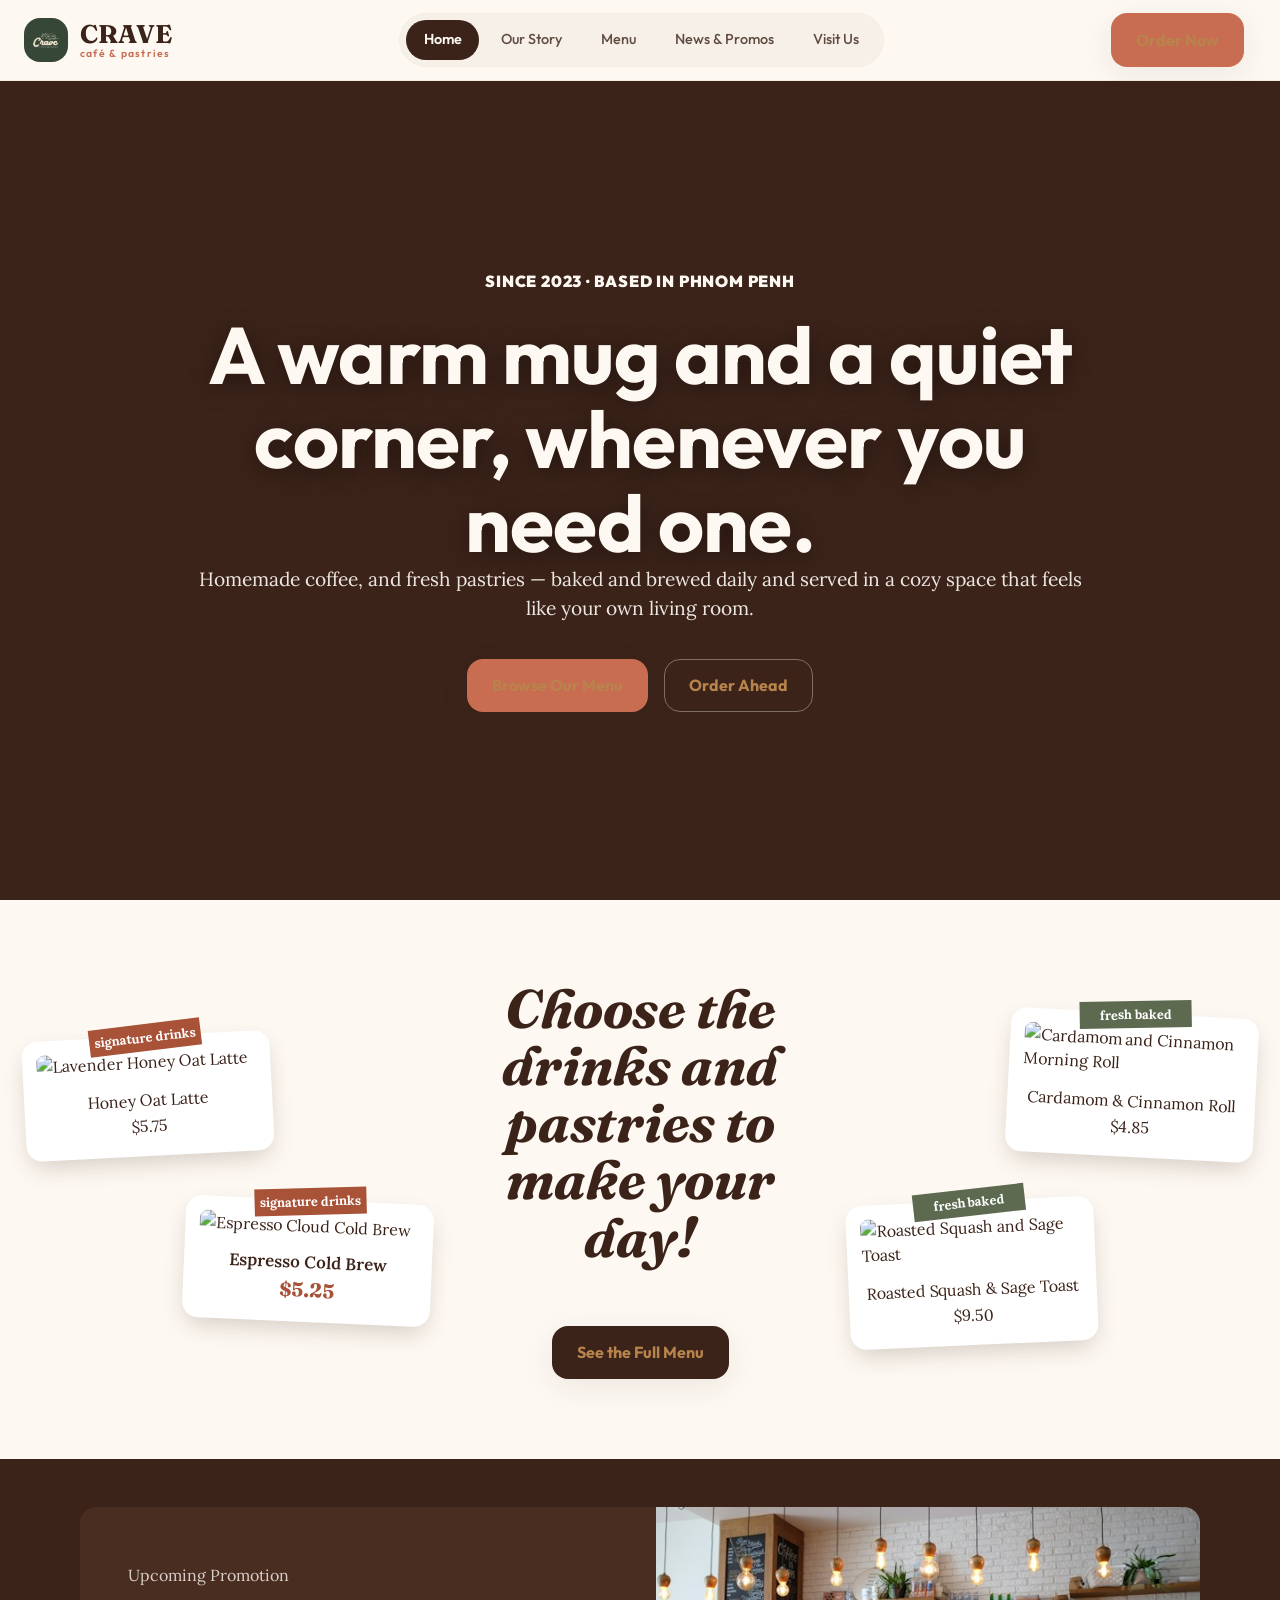
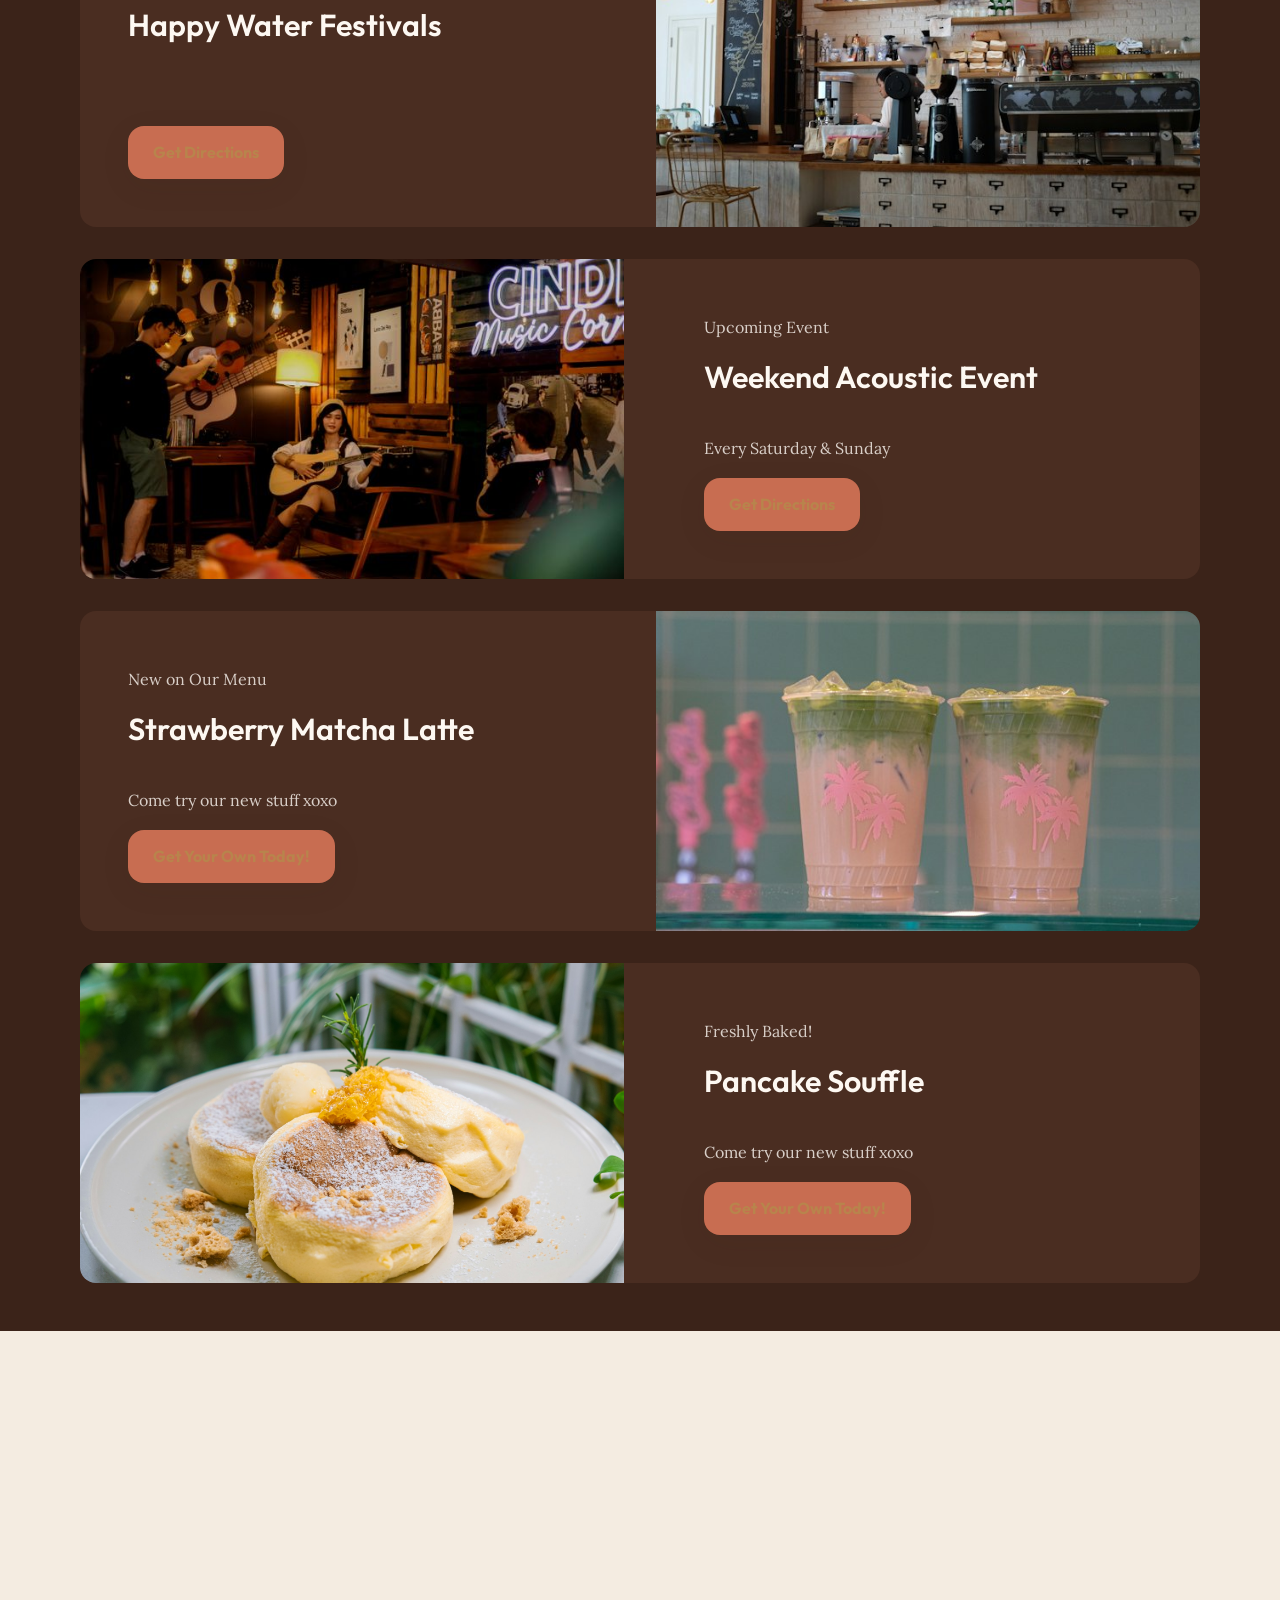
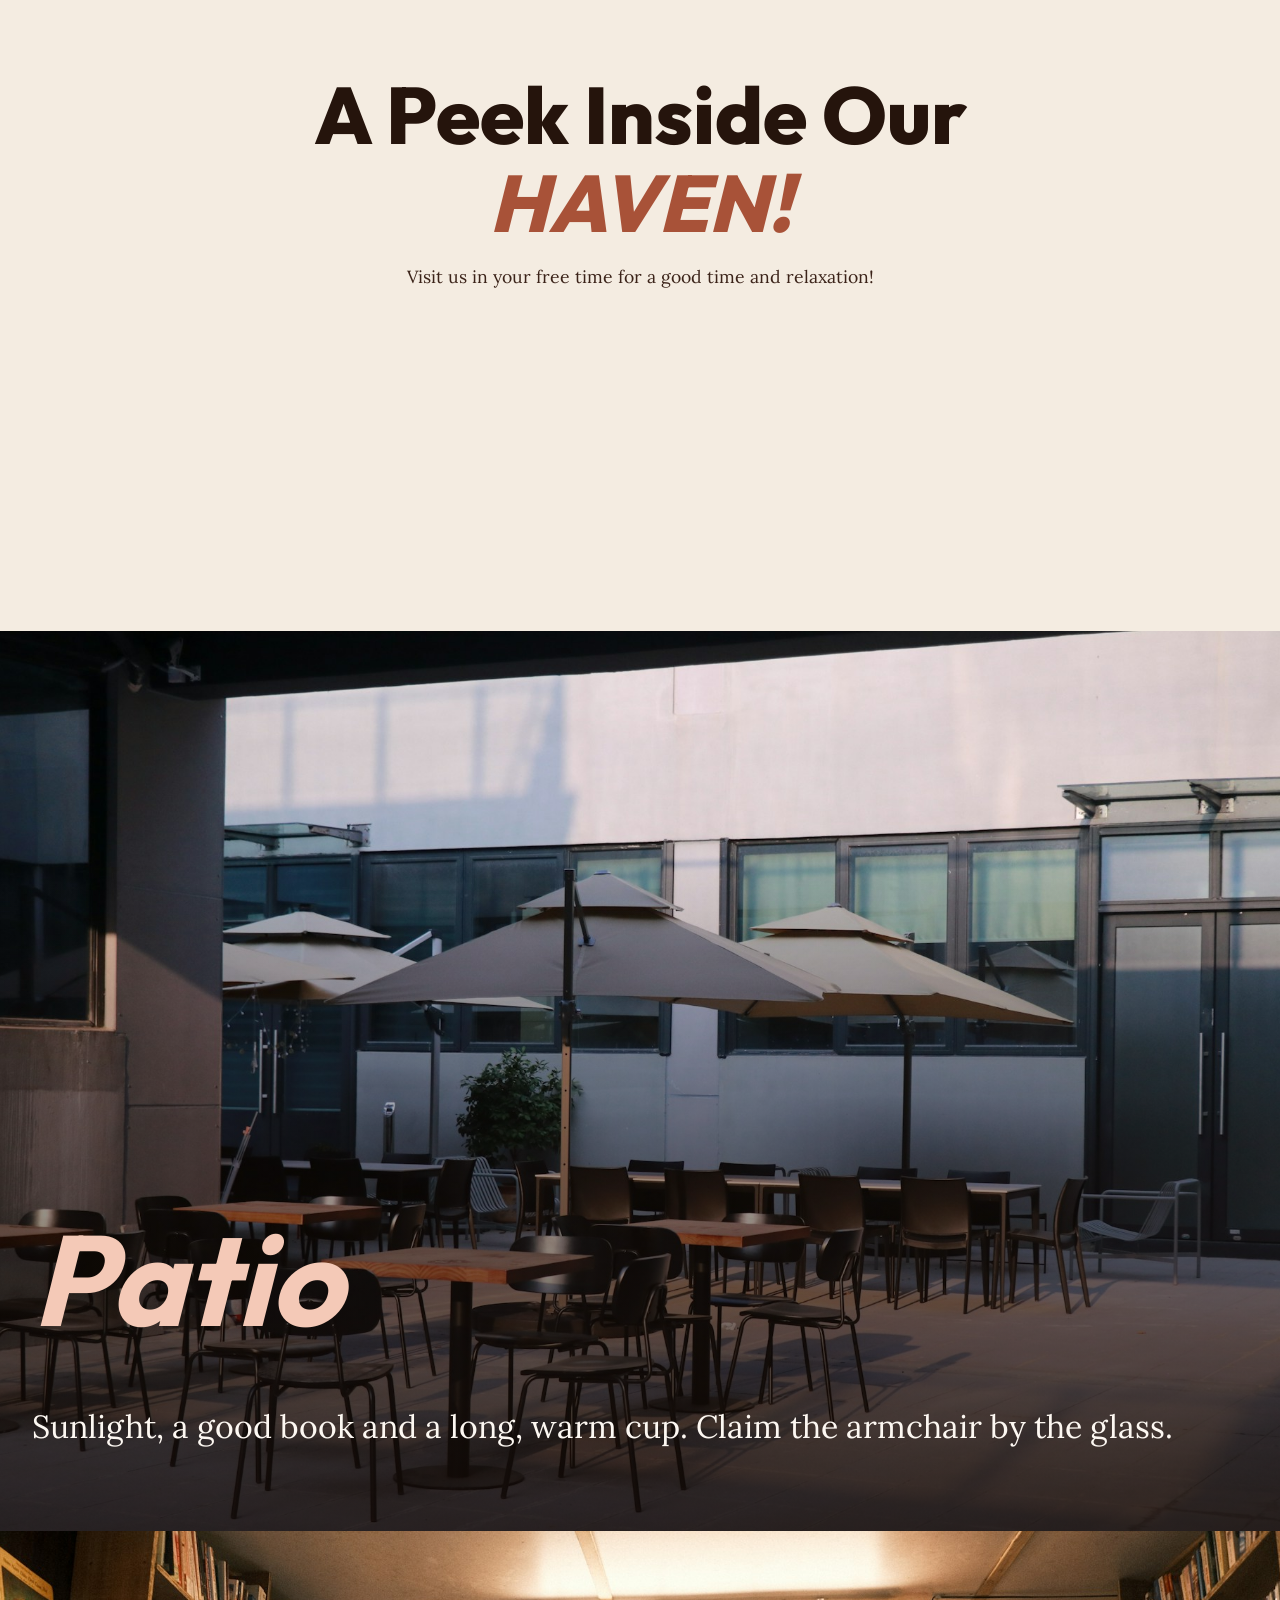
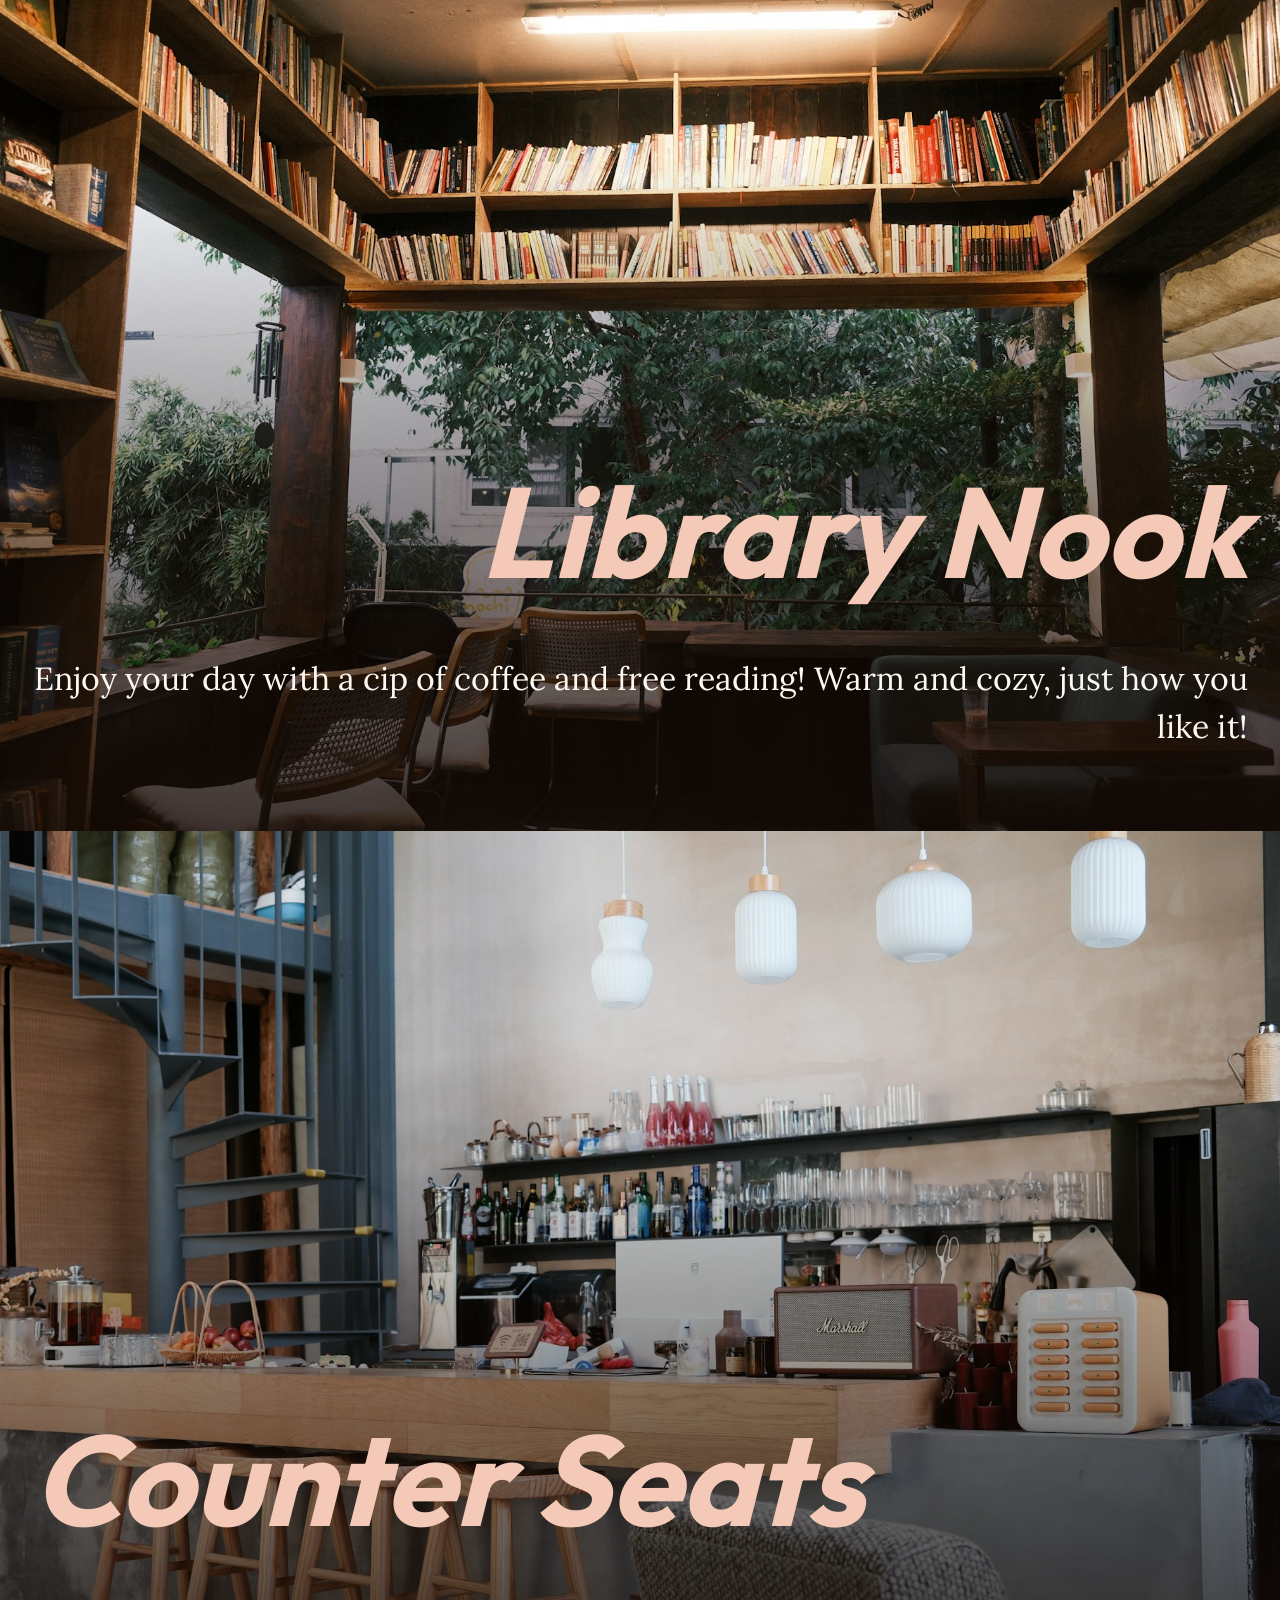
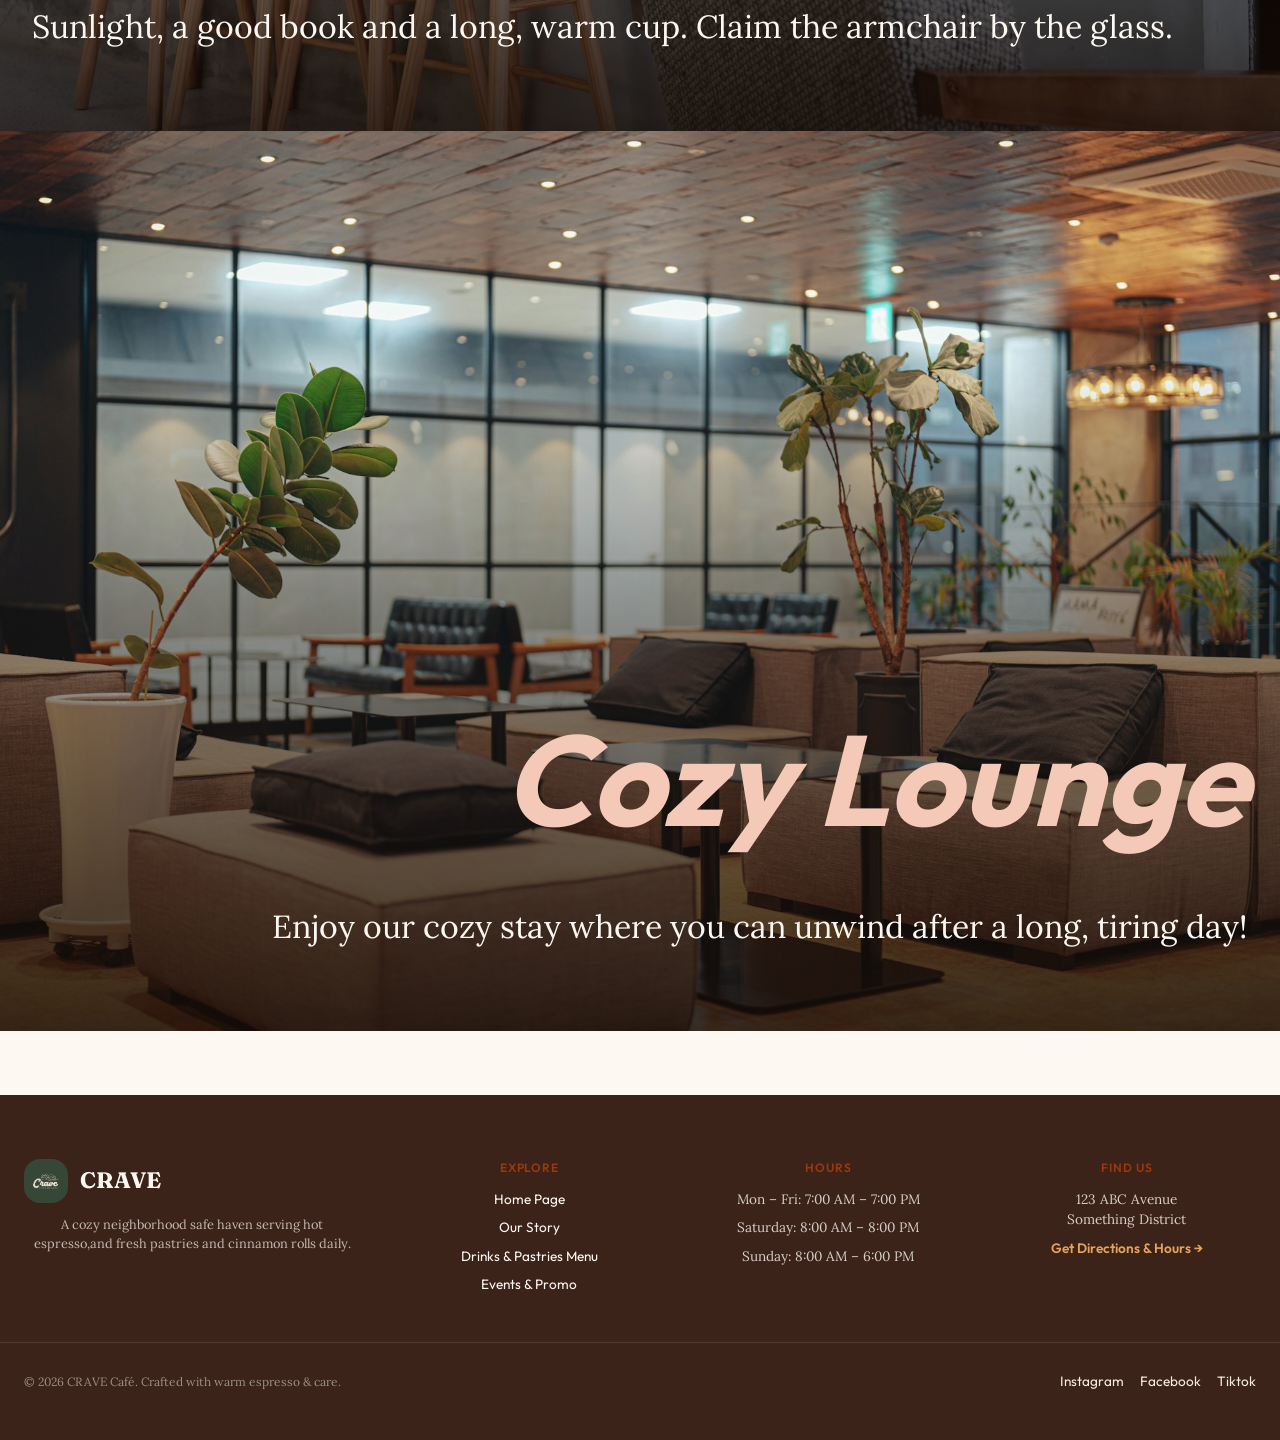
==== commit ba3dd045: "commit on ('main')" ====
--- a/index.html
+++ b/index.html
@@ -7,7 +7,7 @@
         <link rel="preconnect" href="https://fonts.googleapis.com">
         <link rel="preconnect" href="https://fonts.gstatic.com" crossorigin>
         <link href="https://fonts.googleapis.com/css2?family=Fraunces:ital,wght@0,600;0,700;0,900;1,600&family=Lora:ital,wght@0,400;0,500;0,600;1,400&family=Outfit:wght@300;400;500;600;700&display=swap" rel="stylesheet">
-        <link rel="stylesheet" href="style.css">
+        <link rel="stylesheet" href="/css/style.css">
         <link rel="icon" type="image/x-icon" href="assets/favicon.ico">
     </head>
 
--- a/css/style.css
+++ b/css/style.css
@@ -0,0 +1,600 @@
+@import url("/css/typography.css");
+@import url("/css/menu-style.css");
+@import url("/css/about-style.css");
+@import url("/css/news-style.css");
+
+* {
+    box-sizing: border-box;
+    margin: 0;
+    padding: 0;
+}
+
+body {
+    margin: 0;
+    background-color: #FDF8F2;
+    background-size: 24px 24px;
+}
+
+ul li {
+    margin: 0;
+    padding: 0;
+    list-style-type: none;
+    text-decoration: none;
+}
+
+.wrap {
+    max-width: 1280px;
+    margin: 0 auto;
+    padding: 0 1.5rem;
+}
+
+/* header section */
+.site-header {
+    position: sticky;
+    top: 0;
+    z-index: 100;
+    background: rgba(253,248,242,.92);
+    backdrop-filter: blur(10px);
+    border-bottom: 1px solid #F4ECE1;
+}
+
+.header-inner {
+  position: sticky;
+  top: 0;
+  z-index: 100;
+    height: 5rem;
+    display: flex;
+    align-items: center;
+    justify-content: space-between;
+    gap: 1rem;
+}
+  
+/*logo*/
+  .logo {
+    display: flex;
+    align-items: center;
+    gap: .75rem;
+}
+  
+.logo-mark {
+    width: 2.75rem;
+    height: 2.75rem;
+    flex: none;
+    border-radius: 1rem;
+    background: #3B2319;
+    display: flex;
+    align-items: center;
+    justify-content: center;
+    overflow: hidden;
+}
+  
+.logo-mark img {
+    width: 100%;
+    height: 100%;
+    object-fit: cover; 
+    display: block;
+}
+
+.logo-name {
+    display: block;
+}
+  
+.logo-subtitle {
+    display: block;
+}
+
+/*nav*/
+.nav-desktop {
+    display: flex;
+    gap: .25rem;
+    background: rgba(244,236,225,.6);
+    padding: .4rem;
+    border-radius: 999px;
+    border: 1px solid #F4ECE1;
+    list-style-type: none;
+}
+  
+.nav-desktop a {
+    padding: .55rem 1.1rem;
+    border-radius: 999px;
+    text-decoration: none;
+}
+  
+  .nav-desktop a:hover {
+    background: #FDF8F2;
+    text-decoration: none;
+}
+  
+  .nav-desktop a.active {
+    background: #3B2319;
+    text-decoration: none;
+}
+
+.header-actions {
+    display: flex;
+    align-items: center;
+    gap: .75rem;
+  }
+  
+
+/* buttons */
+.btn {
+    display: inline-flex;
+    align-items: center;
+    justify-content: center;
+    gap: .5rem;
+    padding: .85rem 1.5rem;
+    border-radius: 1rem;
+    border: 1px solid transparent;
+    cursor: pointer;
+    transition: transform .15s ease, background .15s ease;
+}
+  
+.btn:active {
+    transform: scale(.97);
+}
+  
+.btn-primary {
+    background: #3B2319;
+    box-shadow: 0 8px 30px rgba(59,35,25,.08);
+}
+  
+.btn-primary:hover {
+    background: #5A3A2C;
+  }
+  
+.btn-filled {
+    background: #C86D51;
+    box-shadow: 0 8px 30px rgba(59,35,25,.08);
+  }
+  
+.btn-accent:hover {
+    background: #A85238;
+  }
+  
+.btn-transparent {
+    background: transparent;
+    border-color: rgba(253,248,242,.35);
+  }
+  
+.btn-transparent:hover {
+    border-color: #FDF8F2;
+  }
+  
+.btn-outline {
+    background: #fff;
+    border-color: #F4ECE1;
+  }
+  
+.btn-outline:hover {
+    border-color: #C86D51;
+  }
+  
+.btn-block {
+    width: 100%;
+  }
+
+/*hero section*/
+.hero {
+    min-height: calc(100vh - 5rem - 1px);
+    min-height: calc(100svh - 5rem - 1px);
+    padding: 4rem 1.5rem;
+    display: flex;
+    align-items: center;
+    justify-content: center;
+    background-image: linear-gradient(rgba(59,35,25,.55), rgba(59,35,25,.72)), url('https://images.unsplash.com/photo-1501339847302-ac426a4a7cbb?auto=format&fit=crop&w=2000&q=75');
+    background-size: cover;
+    background-position: center;
+    background-repeat: no-repeat;
+    background-color: #3B2319;
+}
+
+.hero-content {
+    width: 100%;
+    max-width: 56rem;
+    display: flex;
+    flex-direction: column;
+    align-items: center;
+    justify-content: center;
+  }
+  
+  .hero-title {
+    margin-top: 1.25rem;
+  }
+  
+  .hero-lede {
+    max-width: 40ch;
+    margin-top: 1.5rem;
+  }
+  
+  .hero-actions {
+    display: flex;
+    flex-wrap: wrap;
+    justify-content: center;
+    gap: 1rem;
+    margin-top: 2.25rem;
+  }
+  
+/*menu tiles*/
+.menu-tiles {
+    padding: 5rem 0;
+    height: auto;
+}
+  
+.polaroid {
+    background: #fff;
+    padding: .75rem;
+    border-radius: 1rem;
+    box-shadow: 0 10px 25px -5px rgba(59,35,25,.18);
+}
+  
+.polaroid img {
+    height: 14rem;
+    width: 100%;
+    object-fit: cover;
+    border-radius: .5rem;
+}
+  
+.polaroid figcaption {
+    margin-top: .6rem;
+  }
+  
+.polaroid.tilt-1 {
+    transform: rotate(-2deg);
+  }
+  
+.polaroid.tilt-2 {
+    transform: rotate(2deg);
+  }
+  
+.polaroid.tilt-3 {
+    transform: rotate(-1deg);
+  }
+  
+.polaroid.tilt-4 {
+    transform: rotate(1deg);
+  }
+  
+.polaroid:hover {
+    transform: rotate(0deg);
+    transition: transform .25s ease;
+  }
+
+
+.menu-tiles {
+    padding: 5rem 0;
+}
+  
+/* ==========================================
+     1. DESKTOP-FIRST LAYOUT (Default)
+     ================================---------- */
+     .menu-board,
+     .wall-board {
+       display: grid;
+       grid-template-columns: 1fr minmax(0, 22rem) 1fr;
+       gap: 2rem;
+       align-items: center;
+     }
+     
+     .wall-center,
+     .tile-center {
+       order: 0;
+       display: flex;
+       flex-direction: column;
+       align-items: center;
+       gap: 2rem;
+       text-align: center;
+     }
+     
+     .wall-side {
+       display: flex;
+       flex-direction: column;
+       gap: 2.75rem;
+     }
+     
+     .wall-pol {
+       position: relative;
+       margin: 0;
+       padding: .9rem .9rem 1.1rem;
+       background-color: #FFFFFF;
+       border-radius: 1rem;
+       box-shadow: 0 10px 25px -5px rgba(59,35,25,.22);
+       width: 15.5rem;
+     }
+     
+     .wall-pol img {
+       width: 100%;
+       height: 11rem;
+       object-fit: cover;
+       border-radius: .5rem;
+     }
+     
+     .wall-pol figcaption {
+       display: flex;
+       flex-direction: column;
+       align-items: center;
+       gap: .15rem;
+       margin-top: .85rem;
+     }
+     
+     /* The little "tape" labels */
+     .wall-tape {
+       position: absolute;
+       top: -.75rem;
+       left: 50%;
+       width: 7rem;
+       margin-left: -3.5rem;
+       padding: .25rem 0;
+       transform: rotate(-4deg);
+     }
+     
+     .tape-signature {
+       background-color: #A85238;
+     }
+     
+     .tape-baked {
+       background-color: #5D6A50;
+     }
+     
+     /* Polaroid tilts */
+     .wall-pol-1 { transform: rotate(-3deg); }
+     .wall-pol-2 { transform: rotate(2.5deg); }
+     .wall-pol-3 { transform: rotate(3deg); }
+     .wall-pol-4 { transform: rotate(-2.5deg); }
+     
+     .wall-left .wall-pol-1 { align-self: flex-start; }
+     .wall-left .wall-pol-2 { align-self: flex-end; }
+     .wall-right .wall-pol-3 { align-self: flex-end; }
+     .wall-right .wall-pol-4 { align-self: flex-start; }
+     
+     .wall-pol:hover {
+       transform: rotate(0deg);
+       transition: transform .25s ease;
+     }
+     
+     /* TABLETS (600px to 999px) - 2-Column Grid */
+  @media (max-width: 999px) {
+    .menu-board,
+    .wall-board {
+      display: flex;
+      flex-direction: column;
+      align-items: center;
+      gap: 2rem;
+    }
+    
+    /* Center headline goes to the top */
+    .wall-center,
+    .tile-center {
+      order: -1;
+    }
+    
+    /* Tablet grid: 2 polaroids side by side */
+    .wall-side {
+      display: grid;
+      grid-template-columns: repeat(2, 1fr);
+      gap: 1.5rem;
+      width: 100%;
+      max-width: 36rem;
+    }
+    
+    .wall-pol {
+      width: 100%;
+      max-width: none;
+      align-self: auto !important;
+    }
+  }
+  
+  /* PHONES (< 600px) - 1 Polaroid per row */
+  @media (max-width: 599px) {
+    .wall-side {
+      display: flex;
+      flex-direction: column;
+      align-items: center;
+      gap: 1.5rem;
+      max-width: 18rem;
+    }
+    
+    .wall-pol {
+      width: 100%;
+    }
+  }
+
+/*upcoming events*/
+.events {
+    min-height: 100vh;
+    background-color: #3B2319;
+    padding: 3rem 5rem;
+    box-sizing: border-box;
+  }
+  
+  .event-items {
+    display: flex;
+    flex-direction: column;
+    gap: 2rem; /* Space between each separate event box */
+    width: 100%;
+  }
+  
+.event-cards {
+    display: grid;
+    grid-template-columns: minmax(0, 1fr) minmax(0, 1fr);
+    grid-template-rows: minmax(0, 1fr);
+    align-items: stretch;
+    gap: 2rem;
+    min-height: 20rem;
+    background-color: #4A2D21; 
+    border-radius: 1rem;
+    overflow: hidden;
+}
+
+.event-cards:nth-child(even) .event-photo {
+    order: -1;
+}
+  
+.event-text {
+    display: flex;
+    flex-direction: column;
+    justify-content: center;
+    padding: 3rem;
+    max-width: 36rem;
+    min-width: 0;
+}
+  
+.event-photo {
+    position: relative;
+    width: 100%;
+    height: 100%;
+    min-height: 0;
+    overflow: hidden;
+}
+  
+.event-photo img {
+    position: absolute;
+    width: 100%;
+    height: 100%;
+    object-fit: cover;
+    display: block;
+}
+
+.event-text h2 {
+    margin-top: 1rem;
+}
+  
+.event-text p {
+    margin-top: 0.5rem;
+}
+  
+.event-actions {
+    display: flex;
+    flex-wrap: wrap;
+    gap: 1rem;
+    margin-top: auto;
+}
+
+
+.highlights {
+    display: inline-block;
+    background: #C86D51;
+    padding: 10px;
+    border-radius: 999px;
+}
+
+/* cafe interior section */
+
+.intro-to-nooks {
+    position: relative;
+    min-height: 100vh;
+    background-color: #F4ECE1;
+    color: #F4ECE1;
+    display: flex;
+    flex-direction: column;
+    justify-content: center;
+    align-items: center;
+    text-align: center;
+    padding: 2rem;
+}
+
+.interior {
+    position: relative;
+    min-height: 100vh;
+    display: flex;
+    align-items: flex-end;
+    overflow: hidden;
+    background: linear-gradient(145deg, #F4ECE1, #C86D51);
+    color: #F4ECE1;
+}
+
+.interior::after {
+    content:"";
+    position:absolute;
+    inset:0;
+    background:linear-gradient(to top,rgba(20,10,5,.82) 0%,rgba(20,10,5,.35) 45%,rgba(20,10,5,0) 75%)}
+
+.image-interior {
+    position: absolute;
+    inset: 0;
+    z-index: 0;
+}
+
+.image-interior img {
+    width: 100%;
+    height: 100%;
+    object-fit: cover;
+    display: block;
+}
+
+.interior-text {
+    position: relative;
+    z-index: 2;
+    width: 100%;
+    margin: 0 auto;
+    padding: 0 2rem 5rem;
+}
+
+/* footer section */
+.site-footer {
+    background: #3B2319;
+    color: #FDF8F2;
+    padding:4rem 0 3rem;
+    margin-top:4rem;
+}
+.footer-grid{
+    display:grid;
+    gap:2.5rem;
+    grid-template-columns:1fr;}
+    @media (min-width:900px){ 
+        .footer-grid{
+            grid-template-columns:1.3fr 1fr 1fr 1fr;
+        } }
+
+.footer-grid h4 {
+    font-family: 'Outfit', sans-serif;
+    font-size:.75rem;
+    text-transform:uppercase;
+    letter-spacing:.08em;
+    color: #9b380e;
+    margin-bottom:.75rem;
+
+}
+
+.footer-grid ul li {
+    margin-bottom:.5rem;
+    font-size:.85rem;
+    color:rgba(253,248,242,.8);
+}
+
+.footer-grid a:hover {
+    color: #9b380e;
+}
+
+.footer-brand p {
+    font-size:.8rem;
+    color:rgba(253,248,242,.7);
+    margin-top:.75rem;
+}
+
+.footer-bottom { 
+    border-top:1px solid rgba(253,248,242,.1);
+    margin-top:2.5rem;
+    padding-top:1.75rem;
+    display:flex;
+    flex-direction:column;
+    gap:1rem;
+    align-items:center;
+    text-align:center;
+    font-size:.75rem;
+    color:rgba(253,248,242,.5);}
+    @media (min-width:640px) { 
+        .footer-bottom{
+            flex-direction:row;
+            justify-content:space-between;} 
+}
+
+.social-media {
+    display: flex;
+    gap: 1rem;
+}
+
+.social-media a {
+    color: #F4ECE1;
+    font-size: 0.85rem;
+}
